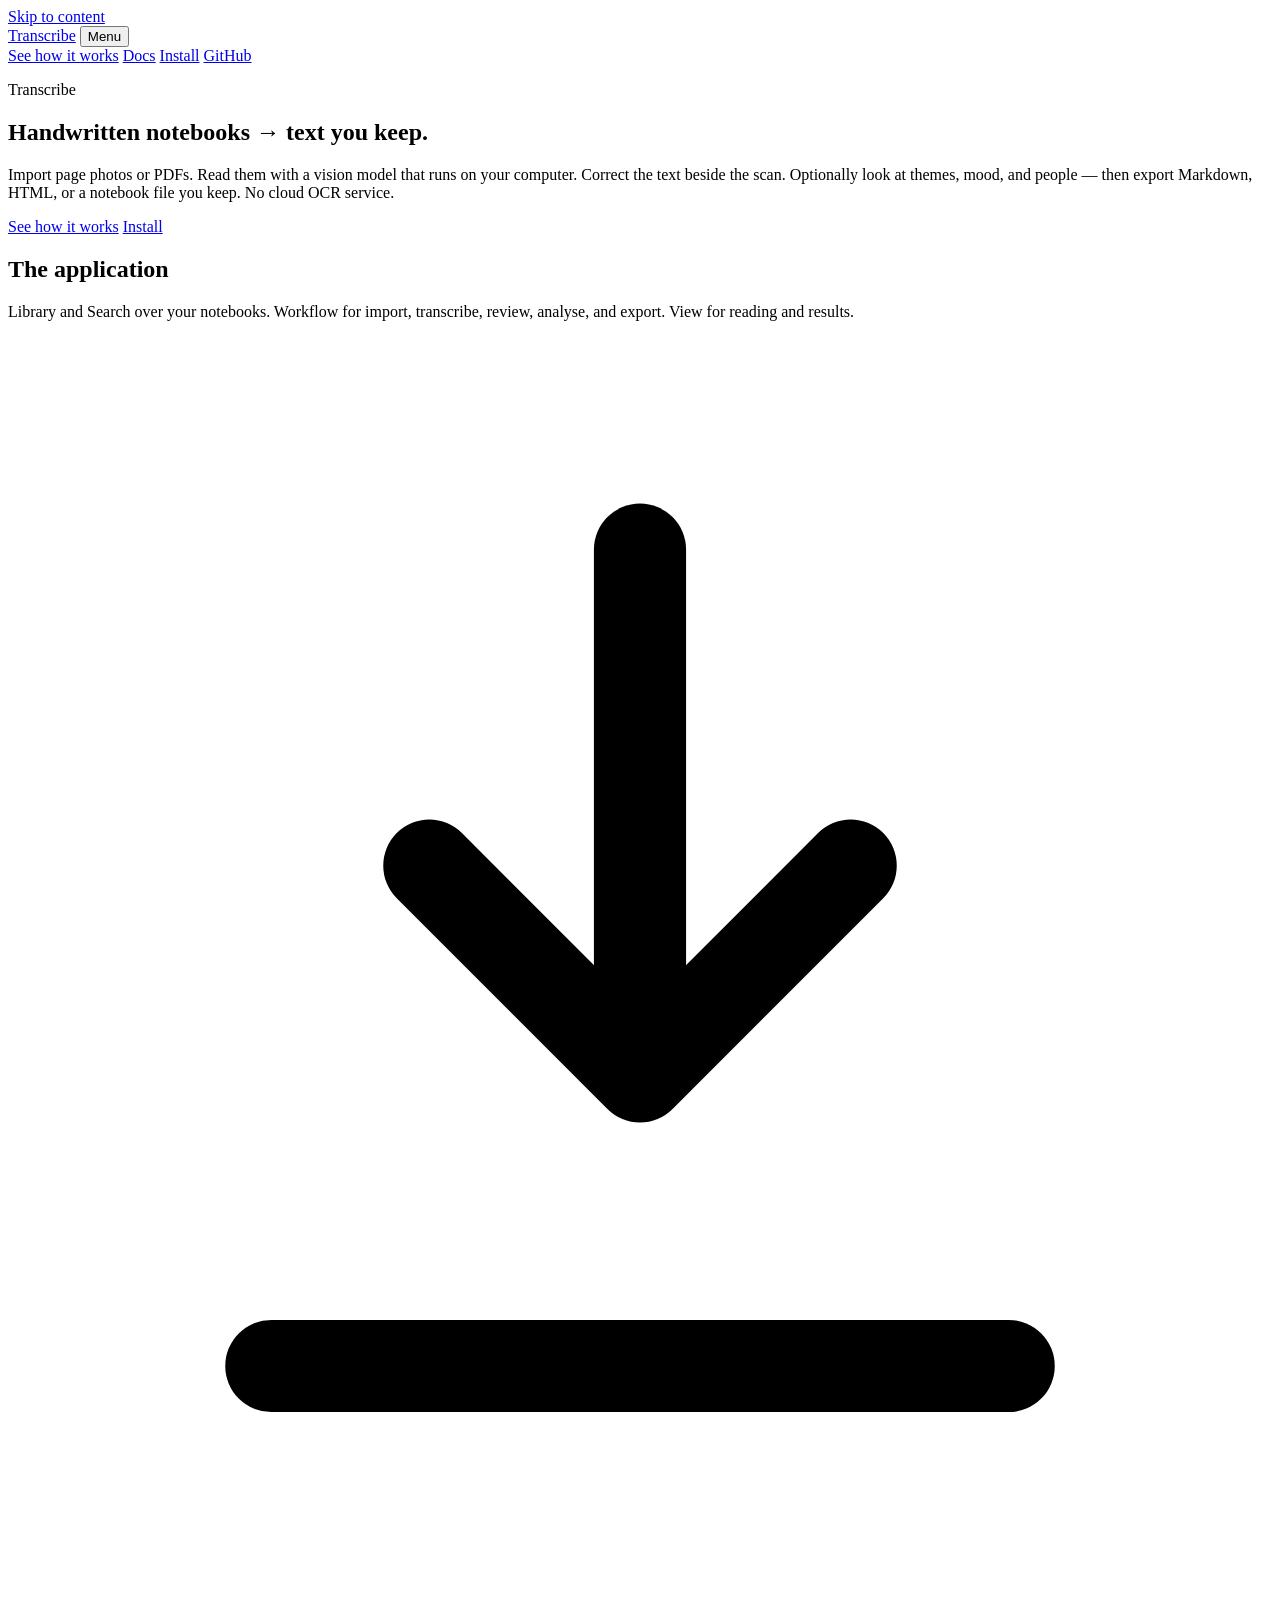
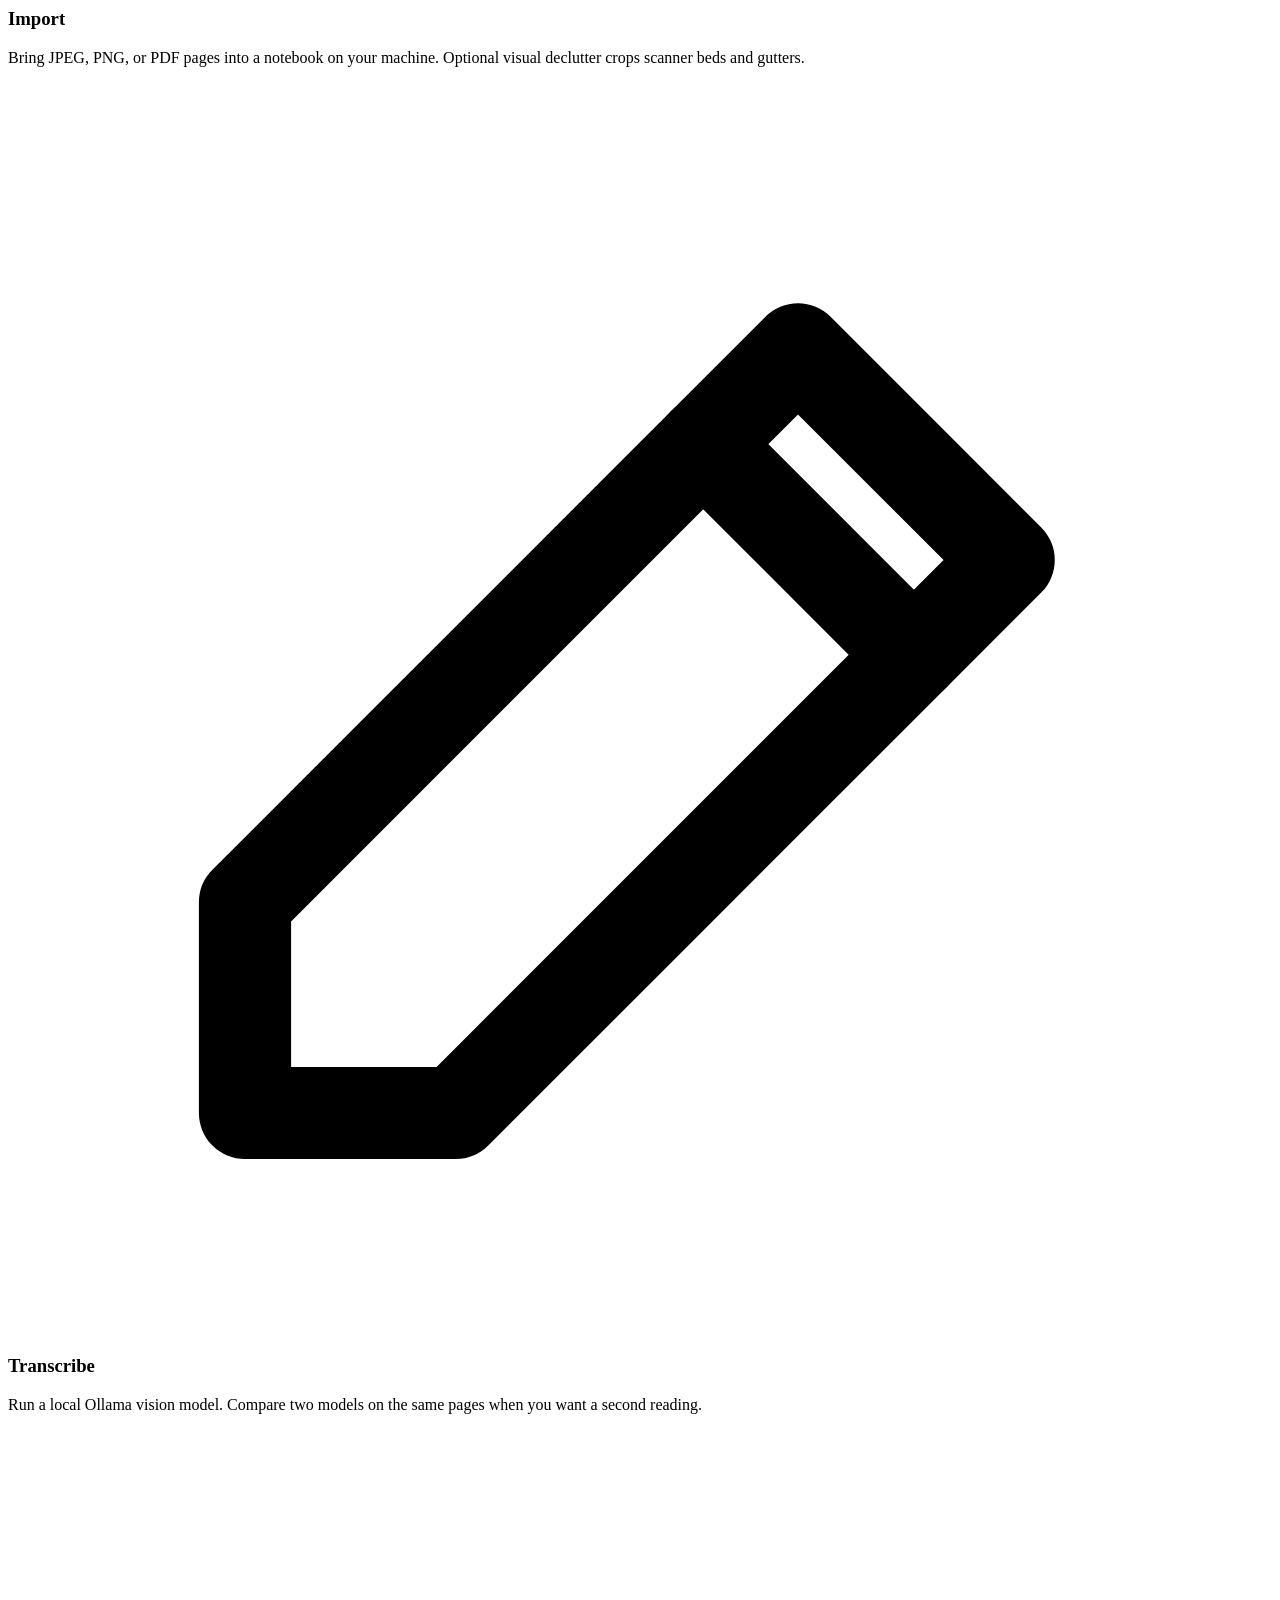
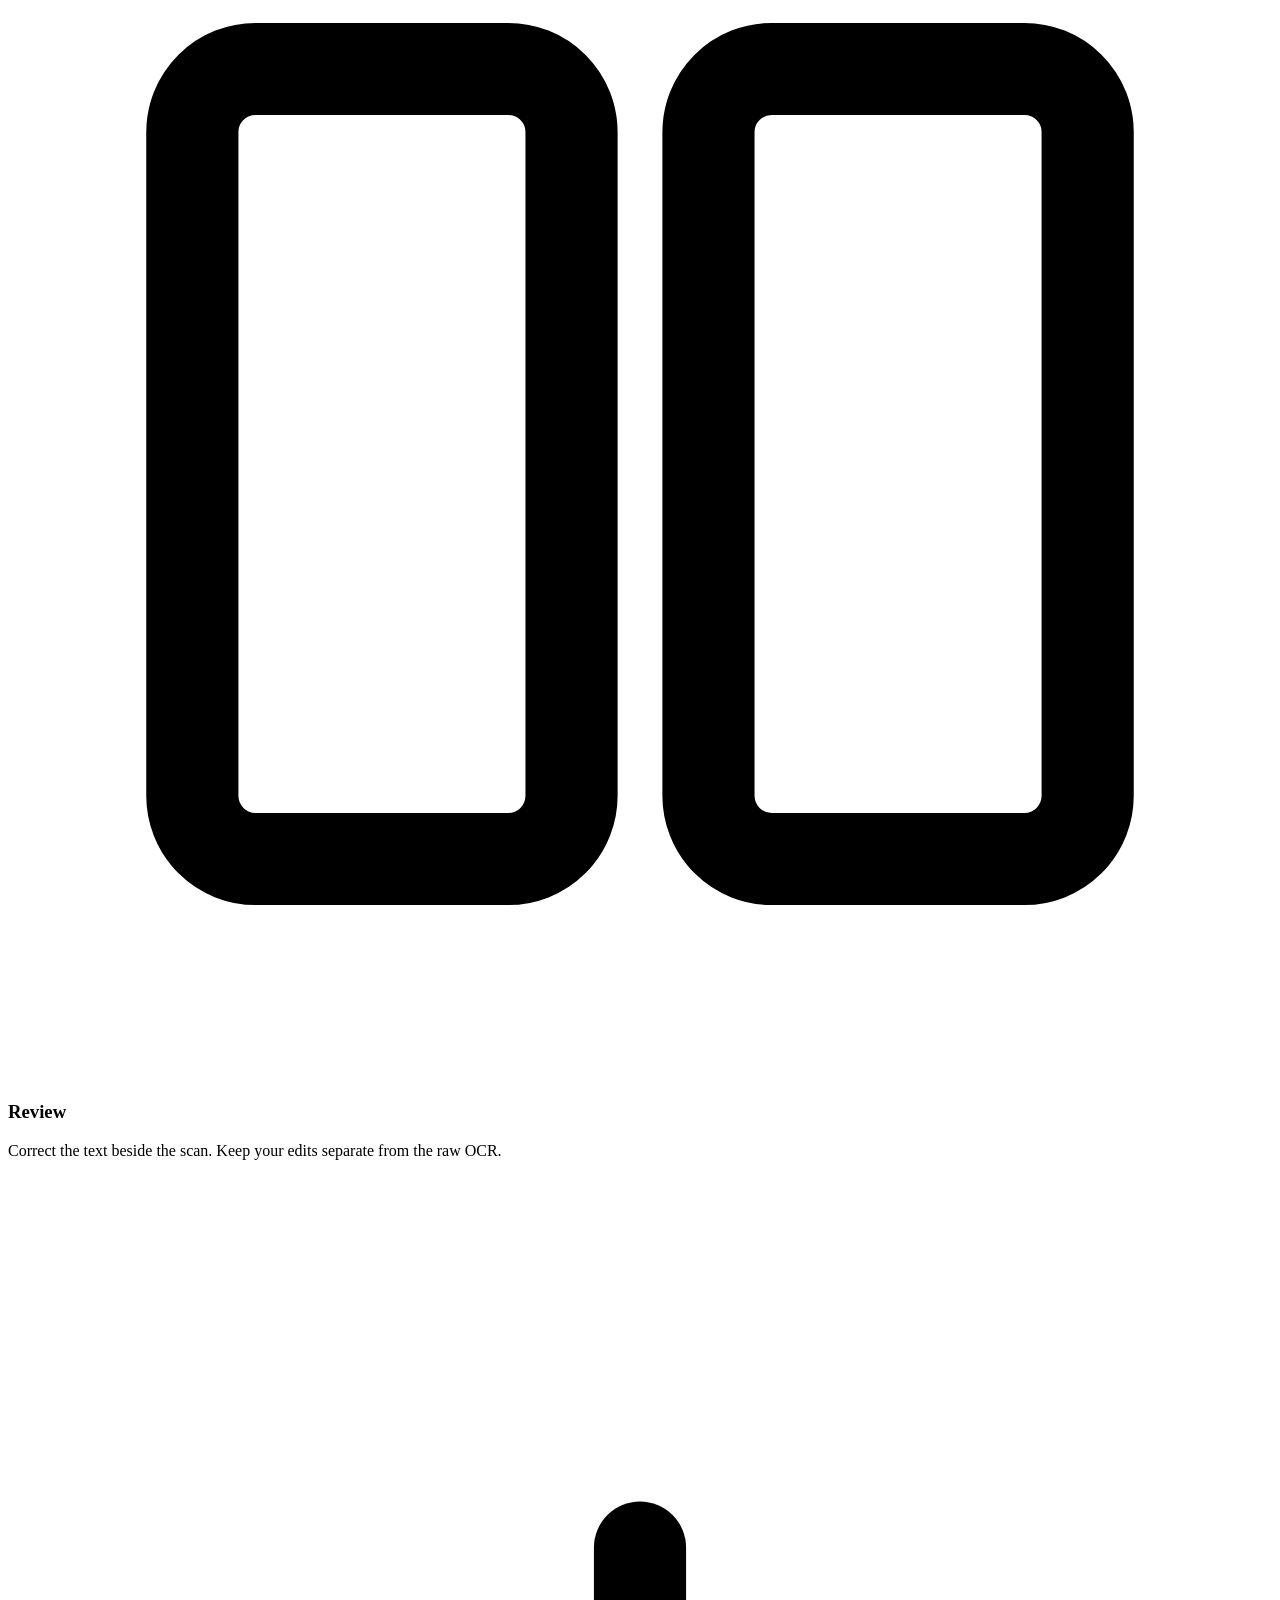
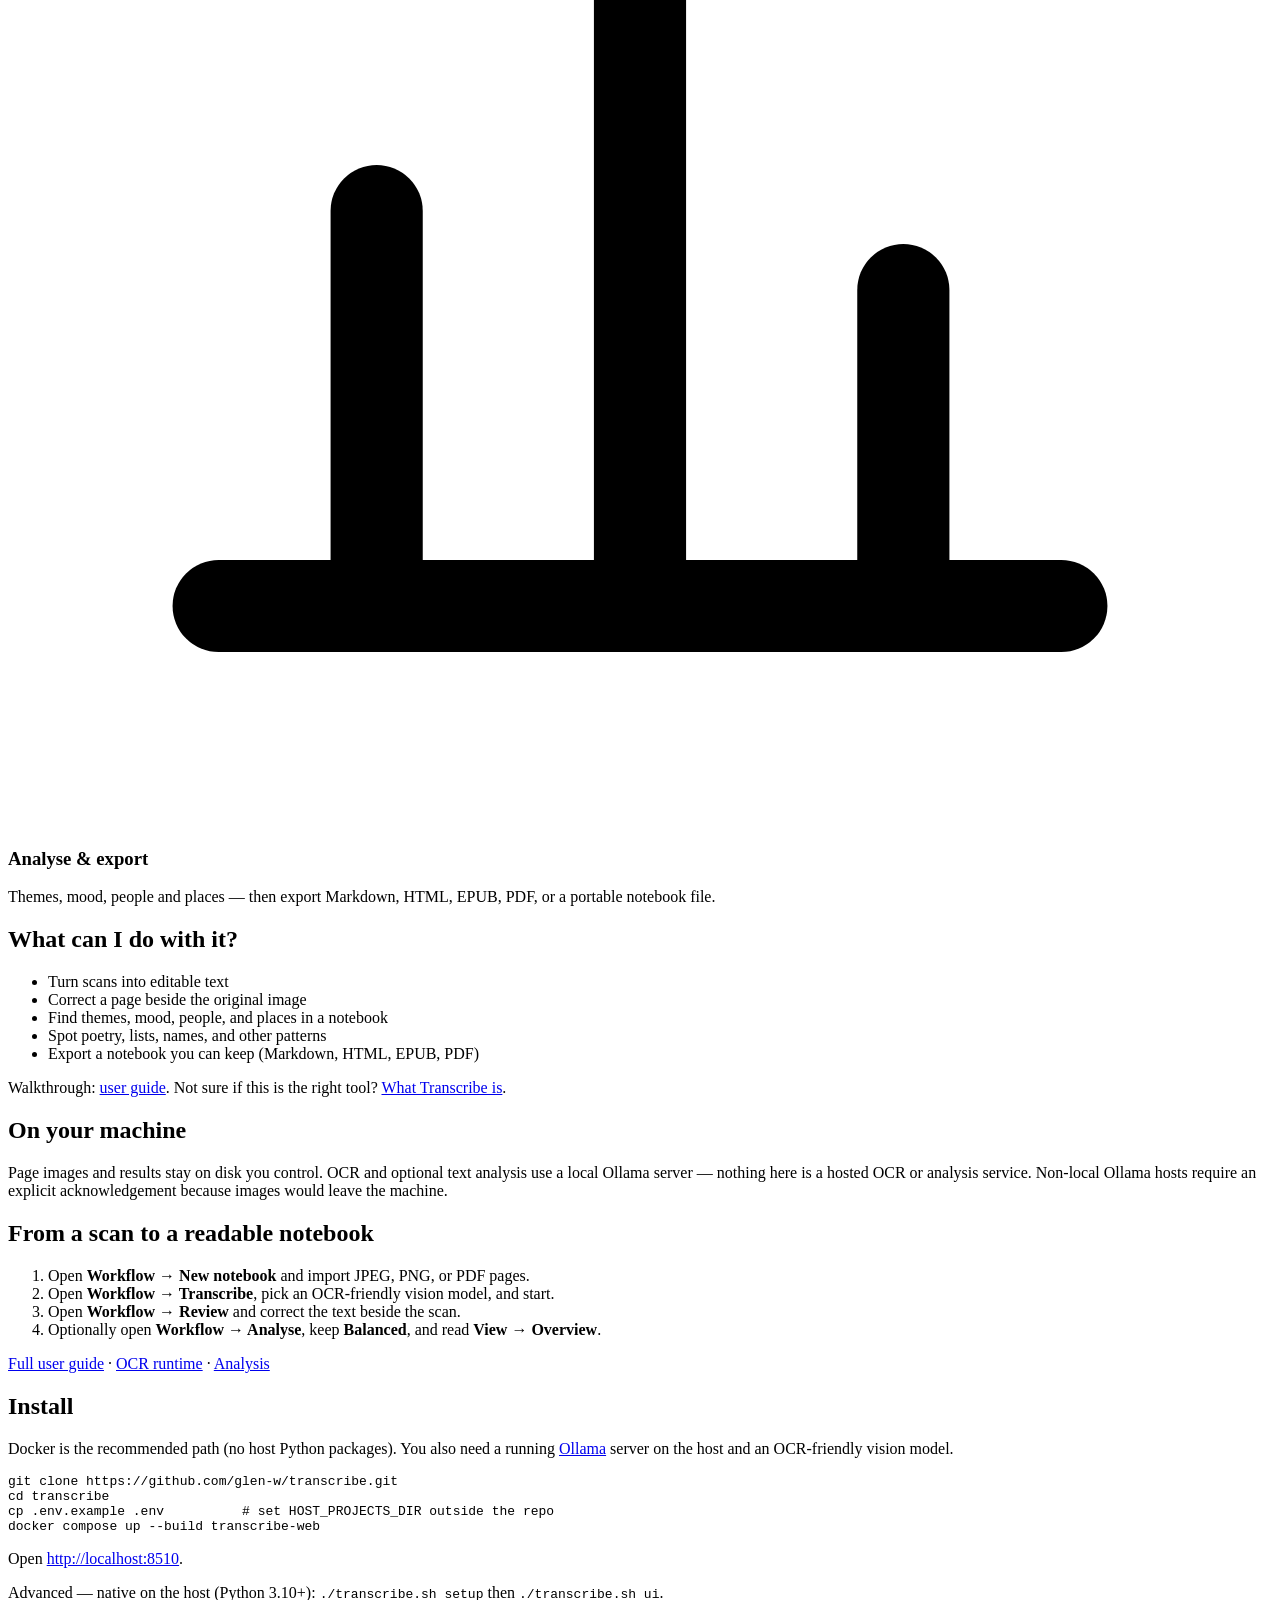
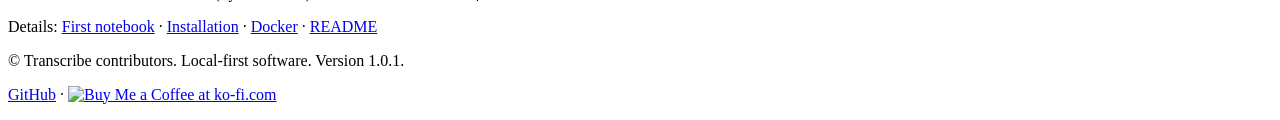
==== website/index.html @ 5e7576fa "Bump to 1.0.1 after decoupling waves and coverage expansion. Co-authored-by: Cursor <cursoragent@cur" ====
<!DOCTYPE html>
<html lang="en">
  <head>
    <meta charset="utf-8" />
    <meta name="viewport" content="width=device-width, initial-scale=1" />
    <title>Transcribe — handwritten notebooks, on your machine</title>
    <meta
      name="description"
      content="Transcribe is a local-first workbench for turning handwritten notebook pages into editable, portable text with local Ollama OCR, review, analysis, and export."
    />
    <link rel="preconnect" href="https://fonts.googleapis.com" />
    <link rel="preconnect" href="https://fonts.gstatic.com" crossorigin />
    <link
      href="https://fonts.googleapis.com/css2?family=Fraunces:opsz,wght@9..144,500;9..144,700&family=Source+Sans+3:wght@400;600&display=swap"
      rel="stylesheet"
    />
    <link rel="stylesheet" href="chrome/site_chrome.css" />
    <link rel="stylesheet" href="styles.css" />
      <script
      defer
      src="https://analytics.glenwright.earth/script.js"
      data-website-id="de7b40f2-d11b-45e2-b251-4a056d3e91b7"
    ></script>
  </head>
  <body>
    <a class="skip" href="#main">Skip to content</a>
    <header class="site-header tx-site-chrome">
      <div class="wrap header-inner">
        <a class="brand" href="./">Transcribe</a>
        <button
          class="nav-toggle"
          type="button"
          aria-expanded="false"
          aria-controls="site-nav"
          data-nav-toggle
        >
          Menu
        </button>
        <nav id="site-nav" class="site-nav" data-nav>
          <a href="#product">See how it works</a>
          <a href="./guide/">Docs</a>
          <a href="#install">Install</a>
          <a href="https://github.com/glen-w/transcribe">GitHub</a>
        </nav>
      </div>
    </header>

    <main id="main">
      <section class="hero">
        <div class="hero-atmosphere" aria-hidden="true"></div>
        <div class="wrap hero-copy">
          <p class="brand-mark">Transcribe</p>
          <h1>Handwritten notebooks → text you keep.</h1>
          <p class="lede">
            Import page photos or PDFs. Read them with a vision model that runs
            on your computer. Correct the text beside the scan. Optionally look
            at themes, mood, and people — then export Markdown, HTML, or a
            notebook file you keep. No cloud OCR service.
          </p>
          <div class="cta-row">
            <a class="btn primary" href="#product">See how it works</a>
            <a class="btn ghost" href="#install">Install</a>
          </div>
        </div>
      </section>

      <section class="section" id="product">
        <div class="wrap">
          <h2>The application</h2>
          <p class="section-lead">
            Library and Search over your notebooks. Workflow for import,
            transcribe, review, analyse, and export. View for reading and
            results.
          </p>
          <div class="feature-grid">
            <div class="feature">
              <h3>
                <span class="mark" aria-hidden="true">
                  <svg viewBox="0 0 24 24" fill="none" stroke="currentColor" stroke-width="1.75" stroke-linecap="round" stroke-linejoin="round">
                    <path d="M12 4v9" />
                    <path d="m8 10 4 4 4-4" />
                    <path d="M5 19.5h14" />
                  </svg>
                </span>
                Import
              </h3>
              <p>
                Bring JPEG, PNG, or PDF pages into a notebook on your machine.
                Optional visual declutter crops scanner beds and gutters.
              </p>
            </div>
            <div class="feature">
              <h3>
                <span class="mark" aria-hidden="true">
                  <svg viewBox="0 0 24 24" fill="none" stroke="currentColor" stroke-width="1.75" stroke-linecap="round" stroke-linejoin="round">
                    <path d="M4.5 19.5h4L19 9l-4-4L4.5 15.5z" />
                    <path d="m13.2 6.8 4 4" />
                  </svg>
                </span>
                Transcribe
              </h3>
              <p>
                Run a local Ollama vision model. Compare two models on the same
                pages when you want a second reading.
              </p>
            </div>
            <div class="feature">
              <h3>
                <span class="mark" aria-hidden="true">
                  <svg viewBox="0 0 24 24" fill="none" stroke="currentColor" stroke-width="1.75" stroke-linecap="round" stroke-linejoin="round">
                    <rect x="3.5" y="4.5" width="7.2" height="15" rx="1.2" />
                    <rect x="13.3" y="4.5" width="7.2" height="15" rx="1.2" />
                  </svg>
                </span>
                Review
              </h3>
              <p>
                Correct the text beside the scan. Keep your edits separate from
                the raw OCR.
              </p>
            </div>
            <div class="feature">
              <h3>
                <span class="mark" aria-hidden="true">
                  <svg viewBox="0 0 24 24" fill="none" stroke="currentColor" stroke-width="1.75" stroke-linecap="round" stroke-linejoin="round">
                    <path d="M4 19.5h16" />
                    <path d="M7 19.5V12" />
                    <path d="M12 19.5V7" />
                    <path d="M17 19.5v-6" />
                  </svg>
                </span>
                Analyse &amp; export
              </h3>
              <p>
                Themes, mood, people and places — then export Markdown, HTML,
                EPUB, PDF, or a portable notebook file.
              </p>
            </div>
          </div>
        </div>
      </section>

      <section class="section muted" id="what">
        <div class="wrap narrow">
          <h2>What can I do with it?</h2>
          <ul class="outcomes">
            <li>Turn scans into editable text</li>
            <li>Correct a page beside the original image</li>
            <li>Find themes, mood, people, and places in a notebook</li>
            <li>Spot poetry, lists, names, and other patterns</li>
            <li>Export a notebook you can keep (Markdown, HTML, EPUB, PDF)</li>
          </ul>
          <p>
            Walkthrough:
            <a href="./guide/user_guide.html">user guide</a>.
            Not sure if this is the right tool?
            <a href="./guide/PRODUCT.html">What Transcribe is</a>.
          </p>
        </div>
      </section>

      <section class="section" id="privacy">
        <div class="wrap narrow">
          <h2>On your machine</h2>
          <p>
            Page images and results stay on disk you control. OCR and optional
            text analysis use a local Ollama server — nothing here is a hosted
            OCR or analysis service. Non-local Ollama hosts require an explicit
            acknowledgement because images would leave the machine.
          </p>
        </div>
      </section>

      <section class="section muted" id="how">
        <div class="wrap narrow">
          <h2>From a scan to a readable notebook</h2>
          <ol class="steps">
            <li>
              Open <strong>Workflow → New notebook</strong> and import JPEG,
              PNG, or PDF pages.
            </li>
            <li>
              Open <strong>Workflow → Transcribe</strong>, pick an OCR-friendly
              vision model, and start.
            </li>
            <li>
              Open <strong>Workflow → Review</strong> and correct the text
              beside the scan.
            </li>
            <li>
              Optionally open <strong>Workflow → Analyse</strong>, keep
              <strong>Balanced</strong>, and read <strong>View → Overview</strong>.
            </li>
          </ol>
          <p>
            <a href="./guide/user_guide.html">Full user guide</a>
            ·
            <a href="./guide/runtime/ocr.html">OCR runtime</a>
            ·
            <a href="./guide/runtime/analysis.html">Analysis</a>
          </p>
        </div>
      </section>

      <section class="section" id="install">
        <div class="wrap narrow">
          <h2>Install</h2>
          <p>
            Docker is the recommended path (no host Python packages). You also
            need a running
            <a href="https://ollama.com">Ollama</a> server on the host and an
            OCR-friendly vision model.
          </p>
          <pre class="code"><code>git clone https://github.com/glen-w/transcribe.git
cd transcribe
cp .env.example .env          # set HOST_PROJECTS_DIR outside the repo
docker compose up --build transcribe-web</code></pre>
          <p>
            Open <a href="http://localhost:8510">http://localhost:8510</a>.
          </p>
          <p>
            Advanced — native on the host (Python 3.10+):
            <code>./transcribe.sh setup</code> then
            <code>./transcribe.sh ui</code>.
          </p>
          <p class="fine">
            Details:
            <a href="./guide/runtime/first_notebook.html">First notebook</a>
            ·
            <a href="./guide/runtime/installation.html">Installation</a>
            ·
            <a href="./guide/runtime/docker.html">Docker</a>
            ·
            <a href="https://github.com/glen-w/transcribe/blob/main/README.md"
              >README</a
            >
          </p>
        </div>
      </section>
    </main>

    <footer class="site-footer">
      <div class="wrap footer-inner">
        <p>© Transcribe contributors. Local-first software. Version 1.0.1.</p>
        <p>
          <a href="https://github.com/glen-w/transcribe">GitHub</a>
          ·
          <a
            href="https://ko-fi.com/C0C1XK8G"
            target="_blank"
            rel="noopener noreferrer"
            ><img
              height="36"
              style="border: 0; height: 36px"
              src="https://storage.ko-fi.com/cdn/kofi6.png?v=6"
              alt="Buy Me a Coffee at ko-fi.com"
          /></a>
        </p>
      </div>
    </footer>
    <script src="chrome/site_nav.js" defer></script>
  </body>
</html>
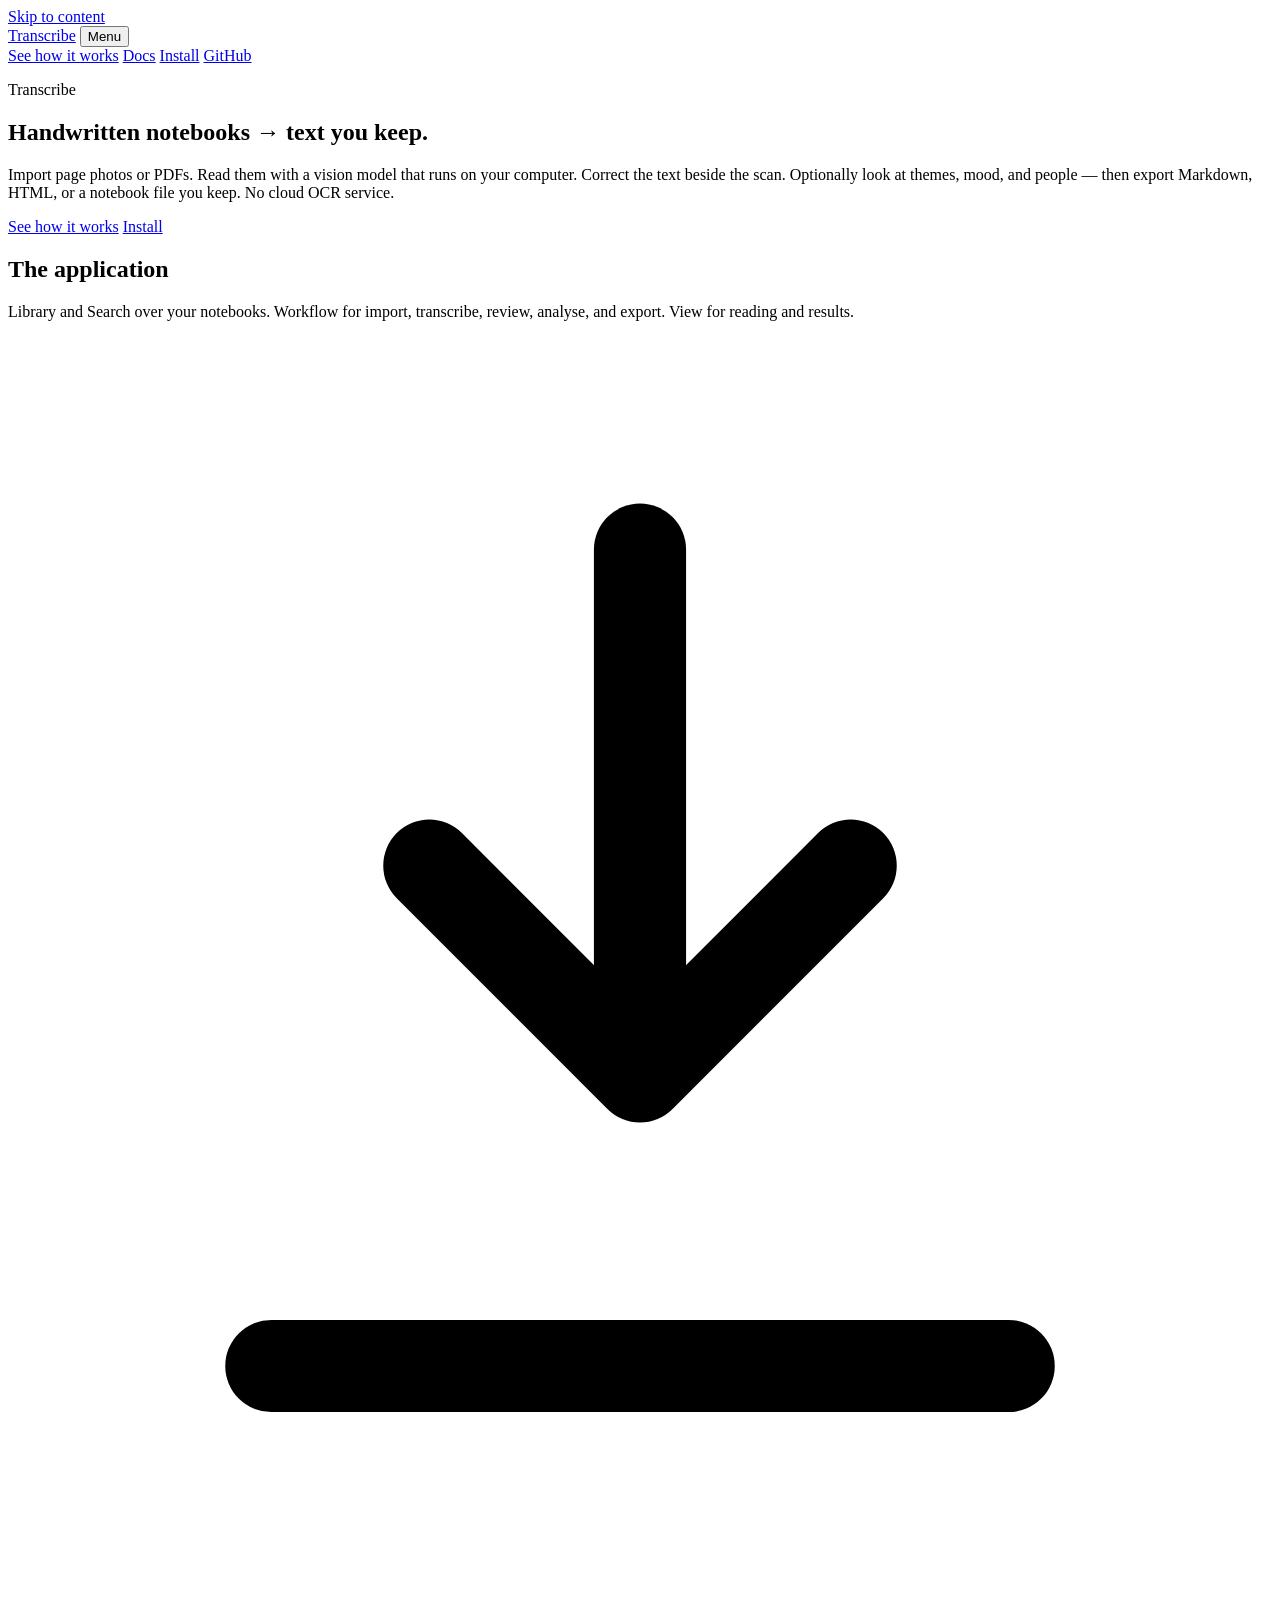
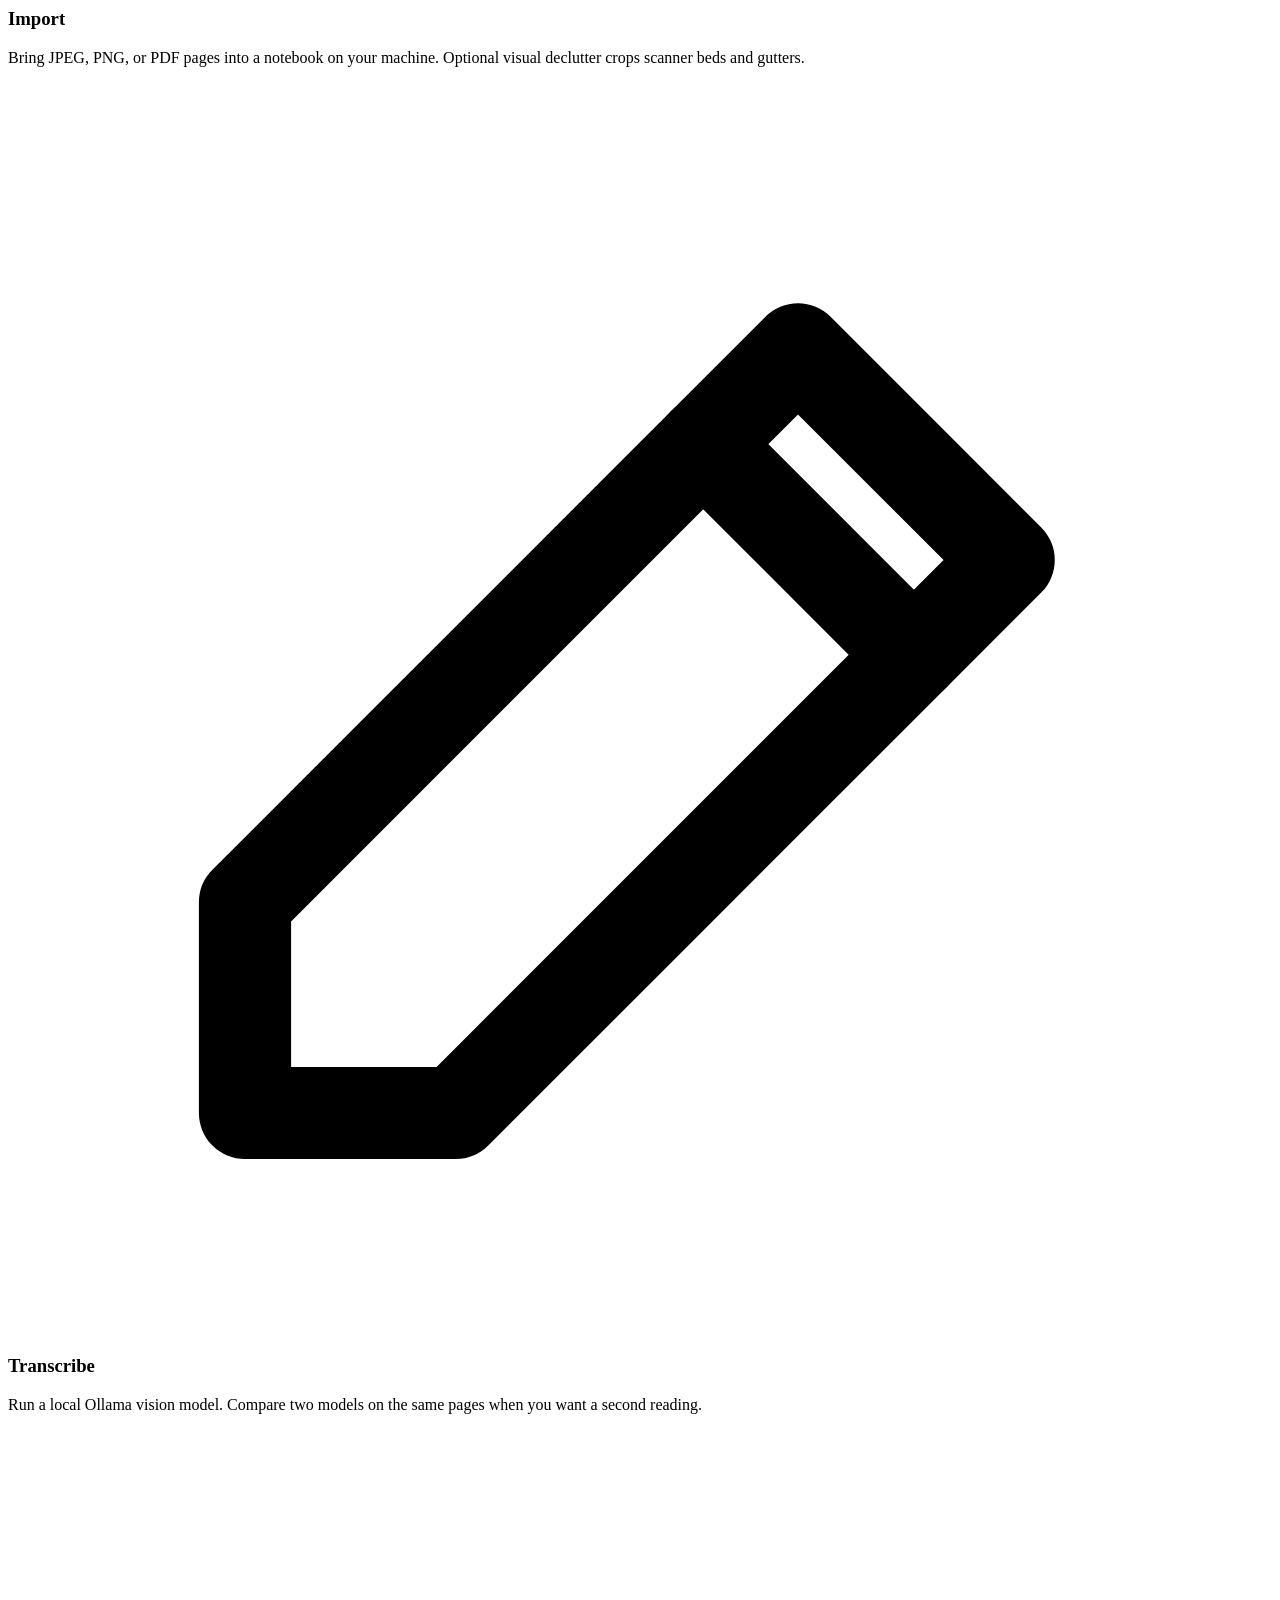
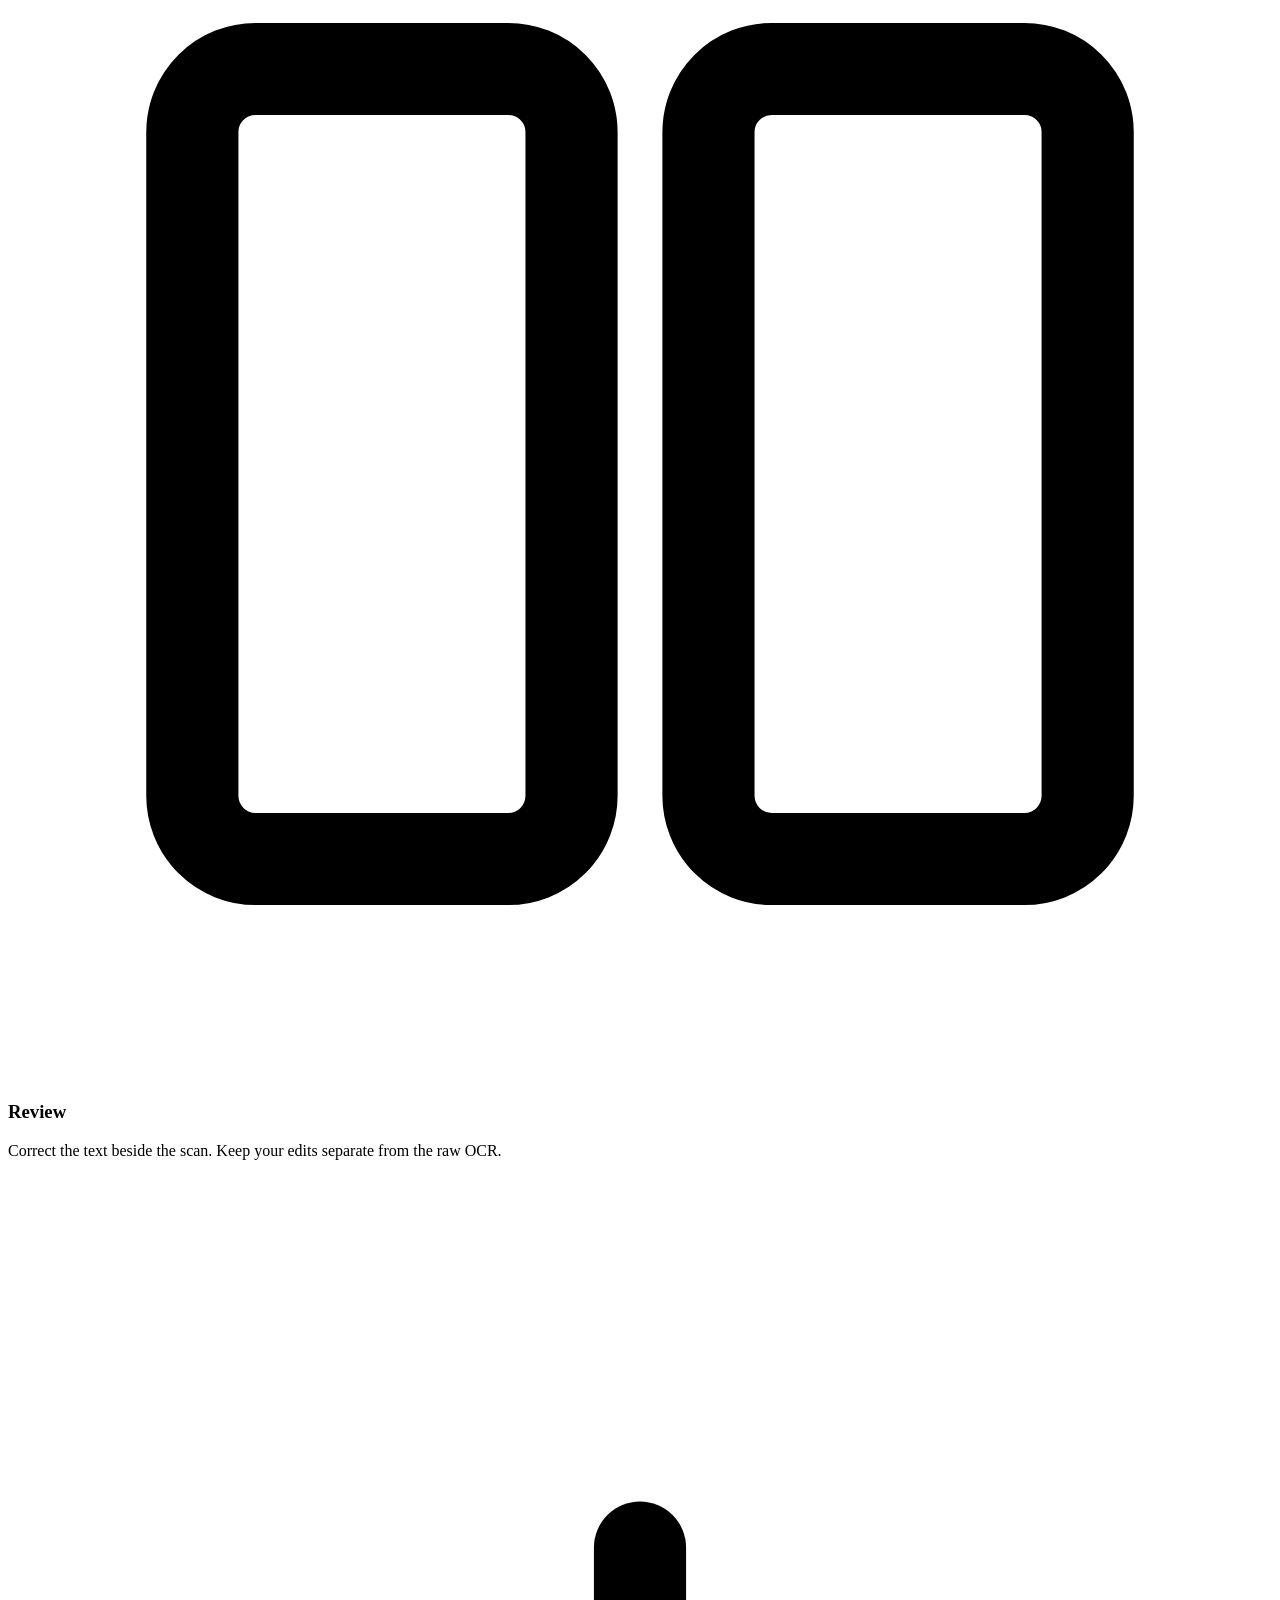
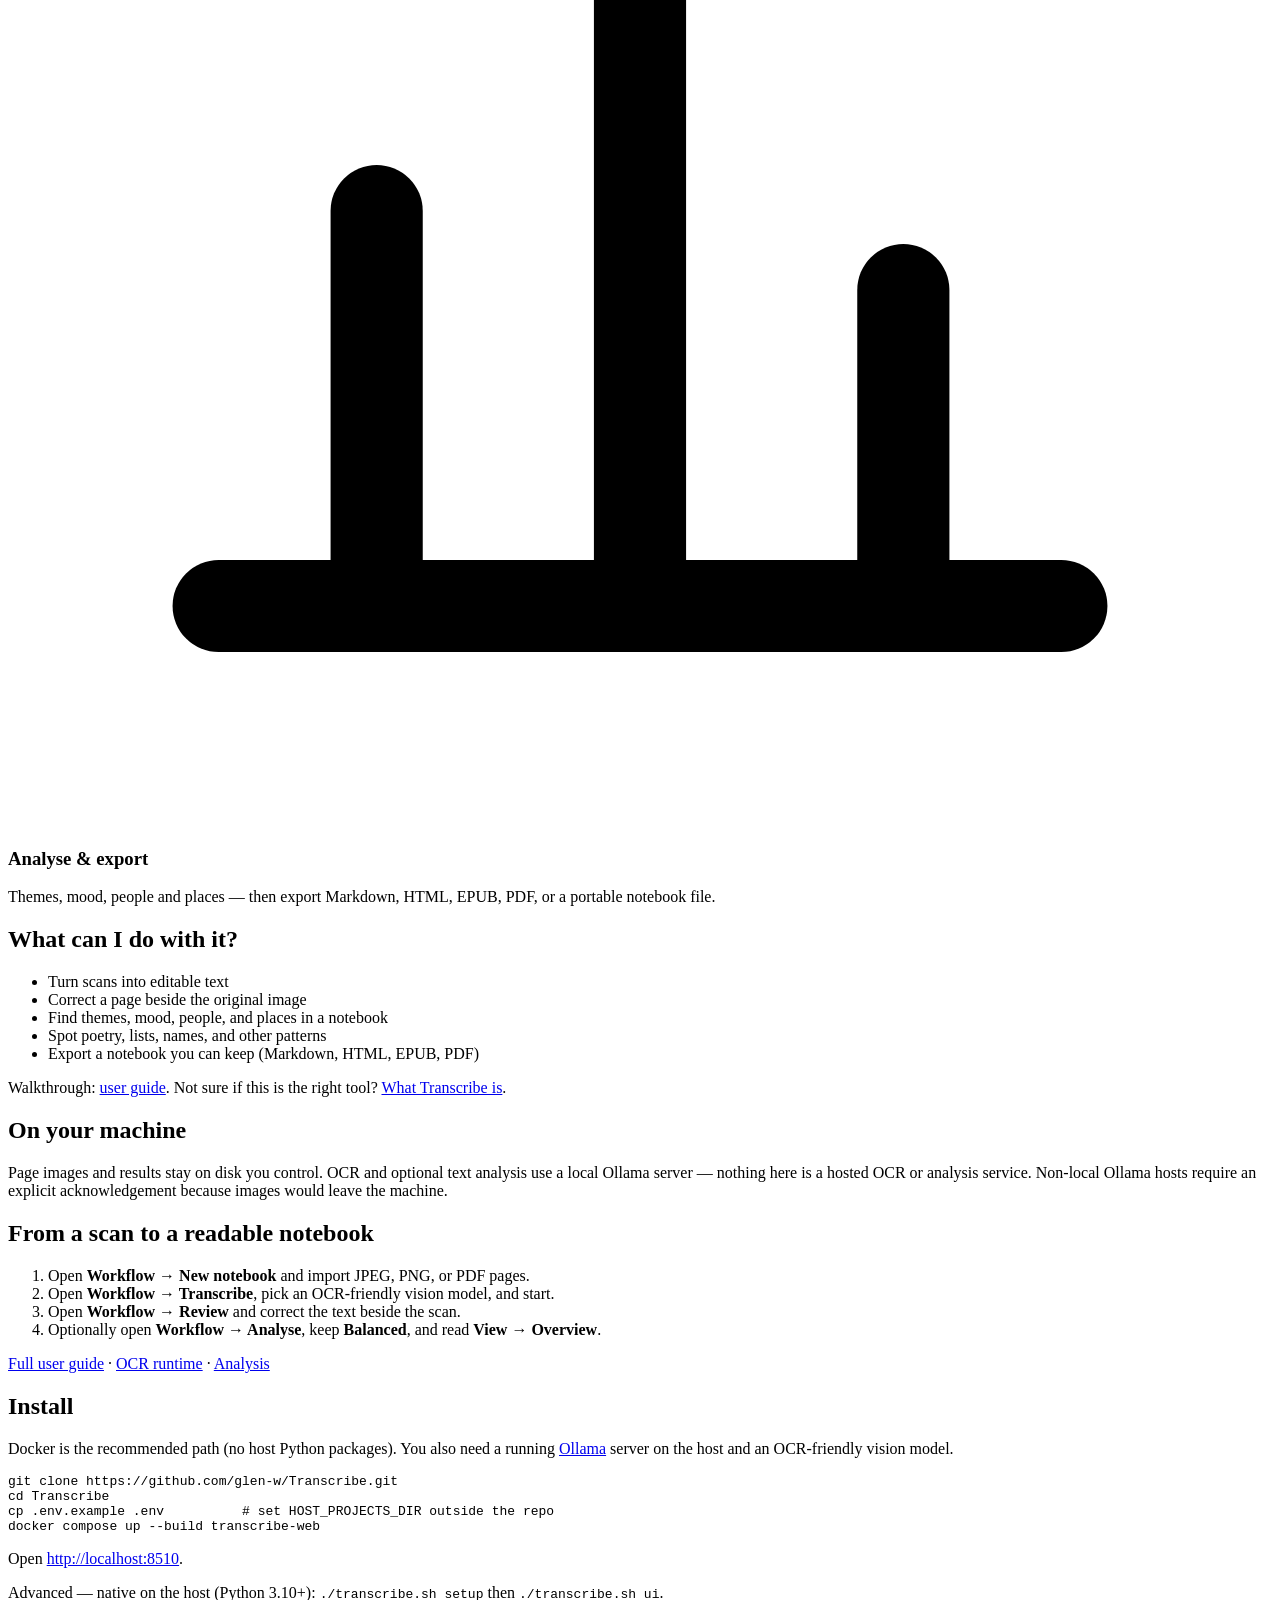
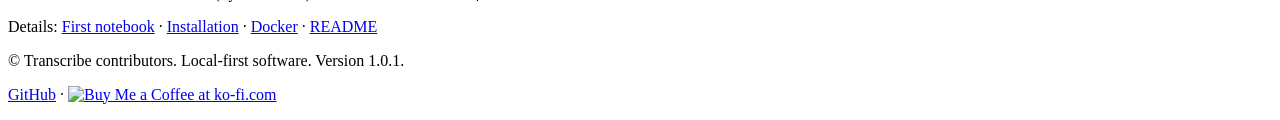
==== commit 1e1b0a2c: "Point the roadmap at 1.1 deepen-in-place and close stale 0.9/1.0 backlog ranks. The 0.9.0 cut, 1.0 f" ====
--- a/website/index.html
+++ b/website/index.html
@@ -40,7 +40,7 @@
           <a href="#product">See how it works</a>
           <a href="./guide/">Docs</a>
           <a href="#install">Install</a>
-          <a href="https://github.com/glen-w/transcribe">GitHub</a>
+          <a href="https://github.com/glen-w/Transcribe">GitHub</a>
         </nav>
       </div>
     </header>
@@ -211,8 +211,8 @@
             <a href="https://ollama.com">Ollama</a> server on the host and an
             OCR-friendly vision model.
           </p>
-          <pre class="code"><code>git clone https://github.com/glen-w/transcribe.git
-cd transcribe
+          <pre class="code"><code>git clone https://github.com/glen-w/Transcribe.git
+cd Transcribe
 cp .env.example .env          # set HOST_PROJECTS_DIR outside the repo
 docker compose up --build transcribe-web</code></pre>
           <p>
@@ -231,7 +231,7 @@
             ·
             <a href="./guide/runtime/docker.html">Docker</a>
             ·
-            <a href="https://github.com/glen-w/transcribe/blob/main/README.md"
+            <a href="https://github.com/glen-w/Transcribe/blob/main/README.md"
               >README</a
             >
           </p>
@@ -243,7 +243,7 @@
       <div class="wrap footer-inner">
         <p>© Transcribe contributors. Local-first software. Version 1.0.1.</p>
         <p>
-          <a href="https://github.com/glen-w/transcribe">GitHub</a>
+          <a href="https://github.com/glen-w/Transcribe">GitHub</a>
           ·
           <a
             href="https://ko-fi.com/C0C1XK8G"
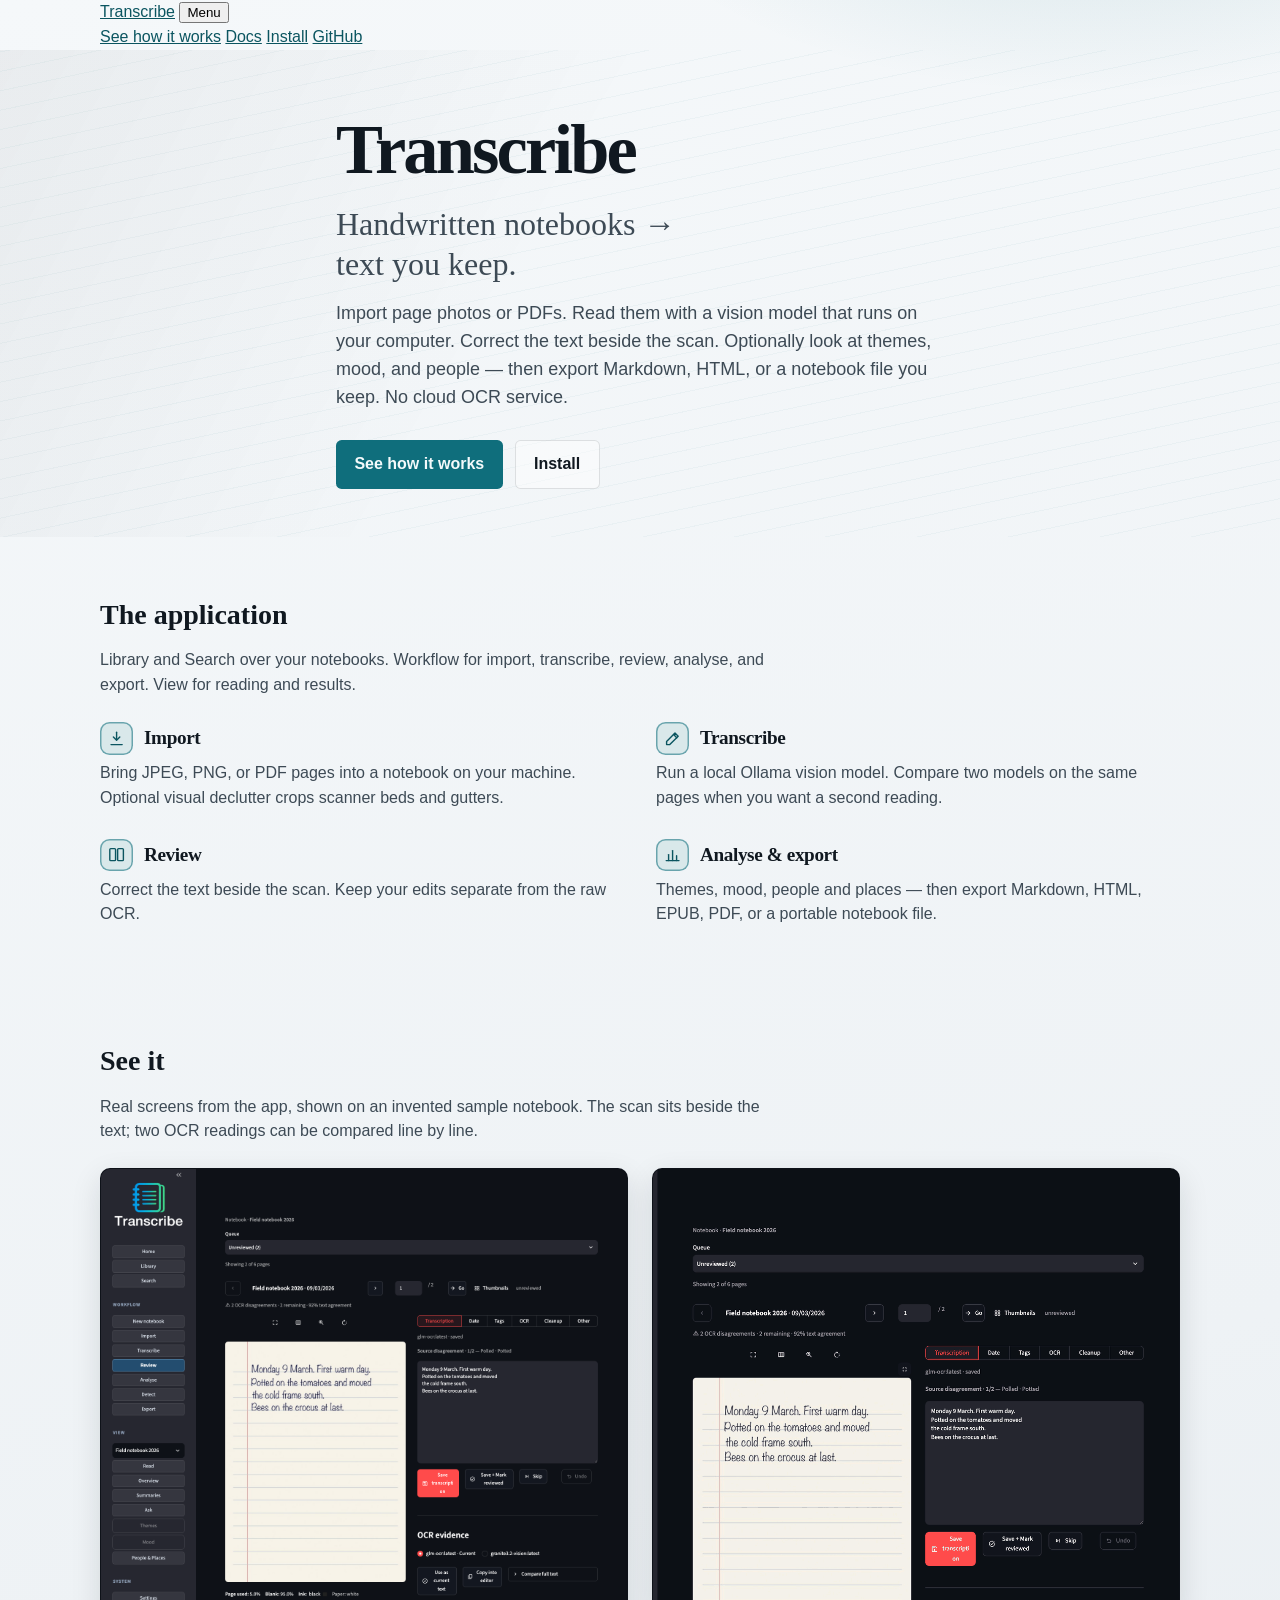
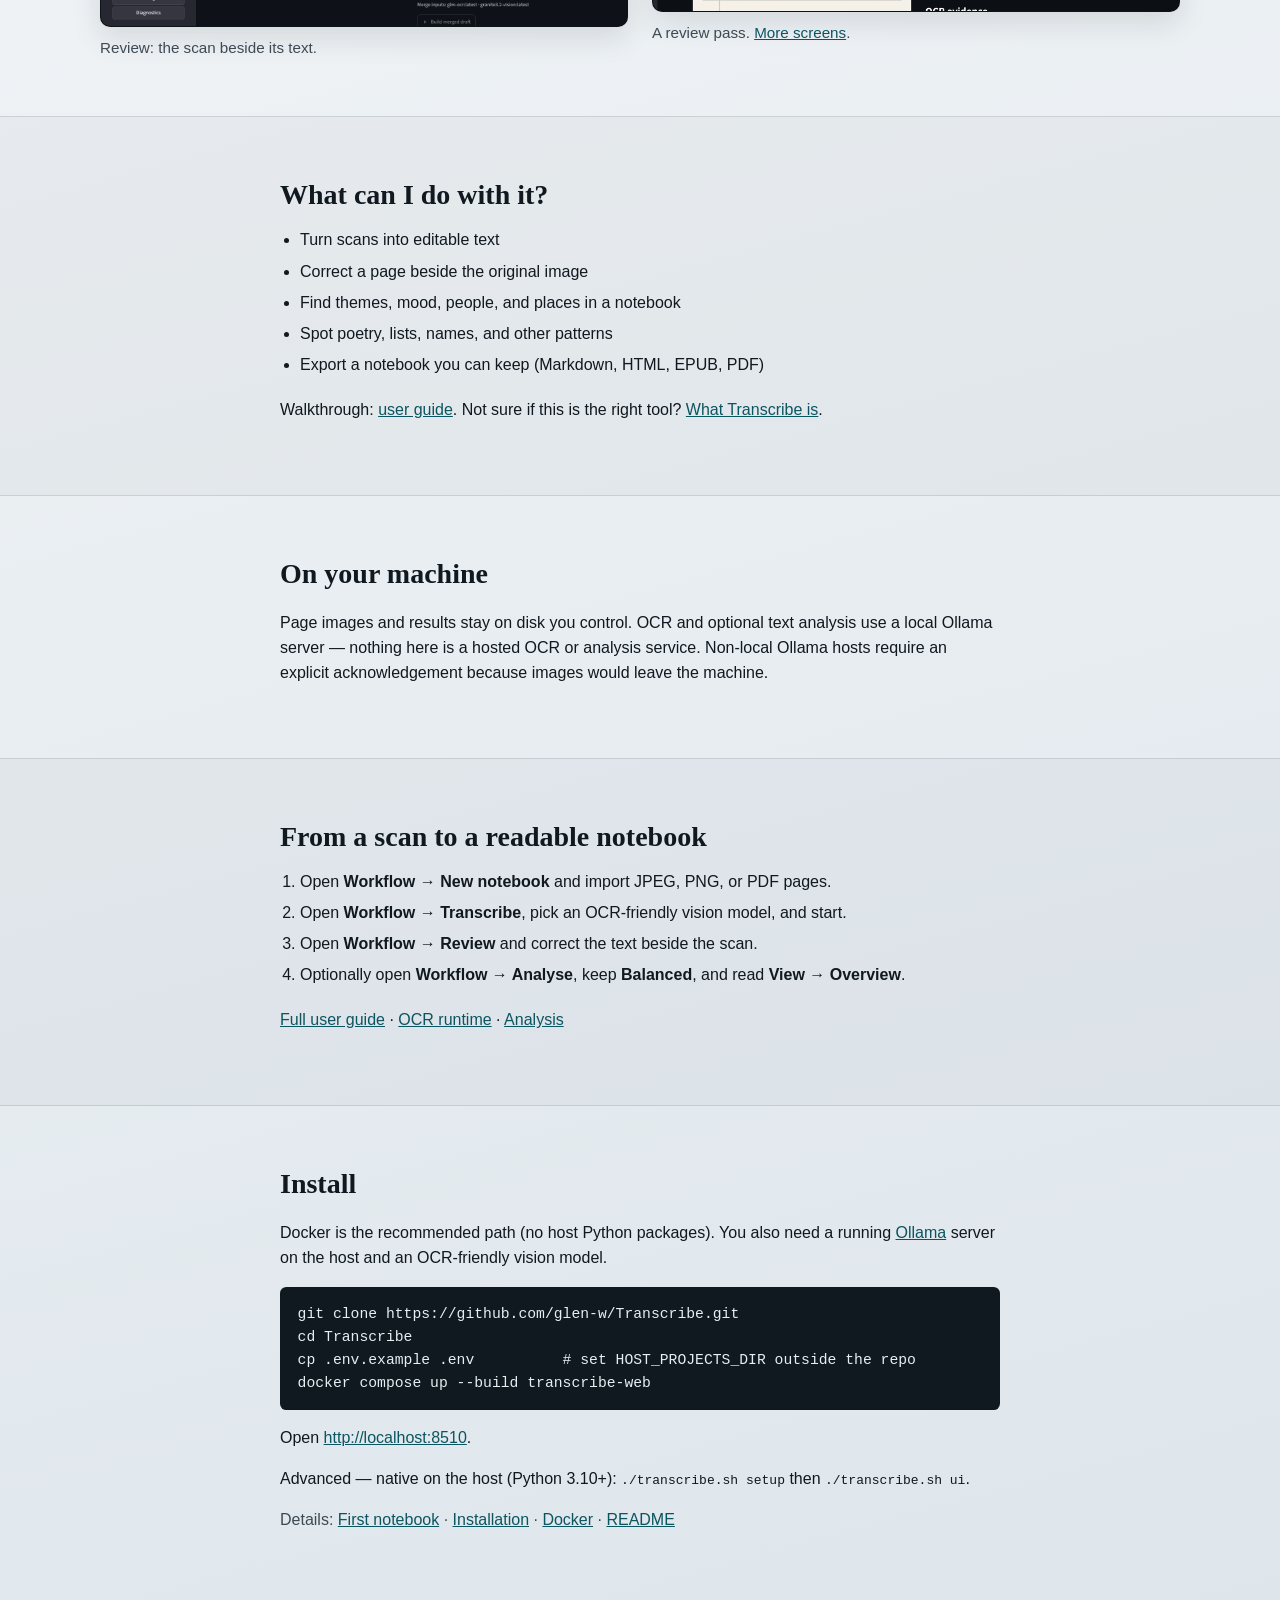
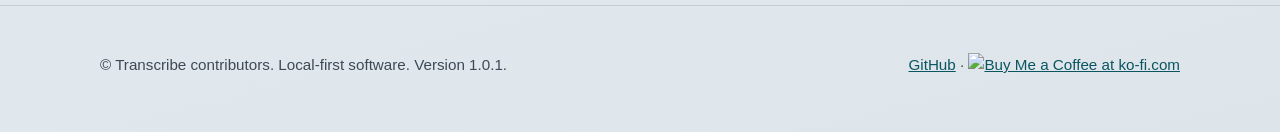
==== commit 8d8ddcf9: "Docs: workflow tour with screenshots and GIFs; refresh for 1.1 waves - Add docs/workflows.md plus 20" ====
--- a/website/index.html
+++ b/website/index.html
@@ -140,6 +140,41 @@
         </div>
       </section>
 
+      <section class="section" id="see-it">
+        <div class="wrap">
+          <h2>See it</h2>
+          <p class="section-lead">
+            Real screens from the app, shown on an invented sample notebook.
+            The scan sits beside the text; two OCR readings can be compared
+            line by line.
+          </p>
+          <div class="shots">
+            <figure>
+              <img
+                src="images/review-transcription.png"
+                width="1440"
+                height="1250"
+                loading="lazy"
+                alt="Review: a scanned diary page beside its transcription, with OCR evidence below"
+              />
+              <figcaption>Review: the scan beside its text.</figcaption>
+            </figure>
+            <figure>
+              <img
+                src="images/workflow-review.gif"
+                width="1040"
+                height="873"
+                loading="lazy"
+                alt="A review pass: compare OCR readings, check date and tags, then save and mark reviewed"
+              />
+              <figcaption>
+                A review pass. <a href="./guide/workflows.html">More screens</a>.
+              </figcaption>
+            </figure>
+          </div>
+        </div>
+      </section>
+
       <section class="section muted" id="what">
         <div class="wrap narrow">
           <h2>What can I do with it?</h2>
--- a/website/styles.css
+++ b/website/styles.css
@@ -0,0 +1,323 @@
+:root {
+  --ink: #101820;
+  --ink-soft: #3d4a55;
+  --paper: #eef2f5;
+  --paper-deep: #dde5eb;
+  --sea: #0f6e7c;
+  --sea-deep: #0b5560;
+  --line: rgba(16, 24, 32, 0.12);
+  --font-display: "Fraunces", Georgia, "Times New Roman", serif;
+  --font-body: "Source Sans 3", "Segoe UI", sans-serif;
+}
+
+*,
+*::before,
+*::after {
+  box-sizing: border-box;
+}
+
+html {
+  scroll-behavior: smooth;
+}
+
+body {
+  margin: 0;
+  font-family: var(--font-body);
+  color: var(--ink);
+  background:
+    radial-gradient(1000px 520px at 85% -5%, rgba(15, 110, 124, 0.16), transparent 50%),
+    linear-gradient(165deg, #f5f8fa 0%, var(--paper) 45%, var(--paper-deep) 100%);
+  line-height: 1.55;
+  min-height: 100vh;
+}
+
+a {
+  color: var(--sea-deep);
+}
+
+.skip {
+  position: absolute;
+  left: -999px;
+  top: 0;
+  background: var(--ink);
+  color: #fff;
+  padding: 0.5rem 0.75rem;
+  z-index: 20;
+}
+
+.skip:focus {
+  left: 0.5rem;
+  top: 0.5rem;
+}
+
+/* Header / nav chrome: website/chrome/site_chrome.css */
+
+.wrap {
+  width: min(1080px, calc(100% - 2.5rem));
+  margin-inline: auto;
+}
+
+.wrap.narrow {
+  width: min(720px, calc(100% - 2.5rem));
+}
+
+.hero {
+  position: relative;
+  min-height: auto;
+  display: grid;
+  align-items: center;
+  overflow: hidden;
+  padding: 4rem 0 3rem;
+}
+
+.hero-atmosphere {
+  position: absolute;
+  inset: 0;
+  background:
+    linear-gradient(120deg, rgba(16, 24, 32, 0.05), transparent 42%),
+    repeating-linear-gradient(
+      -12deg,
+      transparent,
+      transparent 18px,
+      rgba(15, 110, 124, 0.04) 18px,
+      rgba(15, 110, 124, 0.04) 19px
+    );
+  animation: drift 18s ease-in-out infinite alternate;
+  pointer-events: none;
+}
+
+@keyframes drift {
+  from {
+    transform: translate3d(0, 0, 0) scale(1);
+  }
+  to {
+    transform: translate3d(-1.5%, 1%, 0) scale(1.03);
+  }
+}
+
+.hero-copy {
+  position: relative;
+  max-width: 38rem;
+  animation: rise 0.9s ease-out both;
+}
+
+@keyframes rise {
+  from {
+    opacity: 0;
+    transform: translateY(14px);
+  }
+  to {
+    opacity: 1;
+    transform: translateY(0);
+  }
+}
+
+.brand-mark {
+  font-family: var(--font-display);
+  font-size: clamp(2.6rem, 7vw, 4.4rem);
+  font-weight: 700;
+  letter-spacing: -0.04em;
+  line-height: 1;
+  margin: 0 0 1.25rem;
+  color: var(--ink);
+}
+
+.hero h1 {
+  font-family: var(--font-display);
+  font-weight: 500;
+  font-size: clamp(1.45rem, 3.2vw, 2rem);
+  line-height: 1.25;
+  margin: 0 0 1rem;
+  color: var(--ink-soft);
+  max-width: 22ch;
+}
+
+.lede {
+  margin: 0 0 1.75rem;
+  font-size: 1.125rem;
+  color: var(--ink-soft);
+}
+
+.cta-row {
+  display: flex;
+  flex-wrap: wrap;
+  gap: 0.75rem;
+}
+
+.btn {
+  display: inline-flex;
+  align-items: center;
+  justify-content: center;
+  text-decoration: none;
+  font-weight: 600;
+  padding: 0.7rem 1.15rem;
+  border-radius: 0.35rem;
+  transition: transform 0.2s ease, background 0.2s ease;
+}
+
+.btn:hover,
+.btn:focus-visible {
+  transform: translateY(-1px);
+}
+
+.btn.primary {
+  background: var(--sea);
+  color: #f4fafb;
+}
+
+.btn.primary:hover,
+.btn.primary:focus-visible {
+  background: var(--sea-deep);
+}
+
+.btn.ghost {
+  border: 1px solid var(--line);
+  color: var(--ink);
+  background: rgba(255, 255, 255, 0.45);
+}
+
+.section {
+  padding: 3.5rem 0;
+}
+
+.section.muted {
+  background: rgba(16, 24, 32, 0.03);
+  border-block: 1px solid var(--line);
+}
+
+.section h2 {
+  font-family: var(--font-display);
+  font-size: 1.75rem;
+  margin: 0 0 0.75rem;
+}
+
+.section-lead {
+  margin: 0 0 1.5rem;
+  color: var(--ink-soft);
+  max-width: 42rem;
+}
+
+.feature-grid {
+  display: grid;
+  grid-template-columns: 1fr 1fr;
+  gap: 1.75rem 2rem;
+}
+
+.feature h3 {
+  font-family: var(--font-display);
+  font-size: 1.2rem;
+  font-weight: 700;
+  margin: 0 0 0.4rem;
+  letter-spacing: -0.02em;
+  display: flex;
+  align-items: center;
+  gap: 0.7rem;
+}
+
+.mark {
+  flex: 0 0 auto;
+  width: 2.05rem;
+  height: 2.05rem;
+  display: grid;
+  place-items: center;
+  border-radius: 0.6rem;
+  color: var(--sea-deep);
+  background: color-mix(in srgb, var(--sea) 16%, #fff);
+  box-shadow: inset 0 0 0 1.5px color-mix(in srgb, var(--sea) 55%, transparent);
+}
+
+.mark svg {
+  width: 1.2rem;
+  height: 1.2rem;
+  display: block;
+}
+
+.feature p {
+  margin: 0;
+  color: var(--ink-soft);
+}
+
+.feature code {
+  font-size: 0.9em;
+}
+
+.outcomes,
+.steps {
+  margin: 0 0 1.25rem;
+  padding-left: 1.25rem;
+}
+
+.outcomes li,
+.steps li {
+  margin: 0.4rem 0;
+}
+
+.steps code {
+  font-size: 0.92em;
+}
+
+.code {
+  background: #101820;
+  color: #e6eef2;
+  padding: 1rem 1.1rem;
+  overflow-x: auto;
+  border-radius: 0.4rem;
+  font-size: 0.92rem;
+}
+
+.fine,
+.status {
+  color: var(--ink-soft);
+}
+
+.site-footer {
+  padding: 2rem 0 2.5rem;
+  border-top: 1px solid var(--line);
+  color: var(--ink-soft);
+  font-size: 0.95rem;
+}
+
+.footer-inner {
+  display: flex;
+  flex-wrap: wrap;
+  justify-content: space-between;
+  gap: 0.75rem;
+}
+
+@media (max-width: 720px) {
+  .hero {
+    min-height: auto;
+    padding-top: 3rem;
+  }
+
+  .feature-grid {
+    grid-template-columns: 1fr;
+  }
+}
+
+.shots {
+  display: grid;
+  gap: 1.5rem;
+  grid-template-columns: repeat(auto-fit, minmax(min(100%, 22rem), 1fr));
+  align-items: start;
+}
+
+.shots figure {
+  margin: 0;
+}
+
+.shots img {
+  display: block;
+  width: 100%;
+  height: auto;
+  border: 1px solid var(--line);
+  border-radius: 10px;
+  box-shadow: 0 10px 30px rgba(16, 24, 32, 0.12);
+  background: #0e1118;
+}
+
+.shots figcaption {
+  margin-top: 0.6rem;
+  color: var(--ink-soft);
+  font-size: 0.95rem;
+}
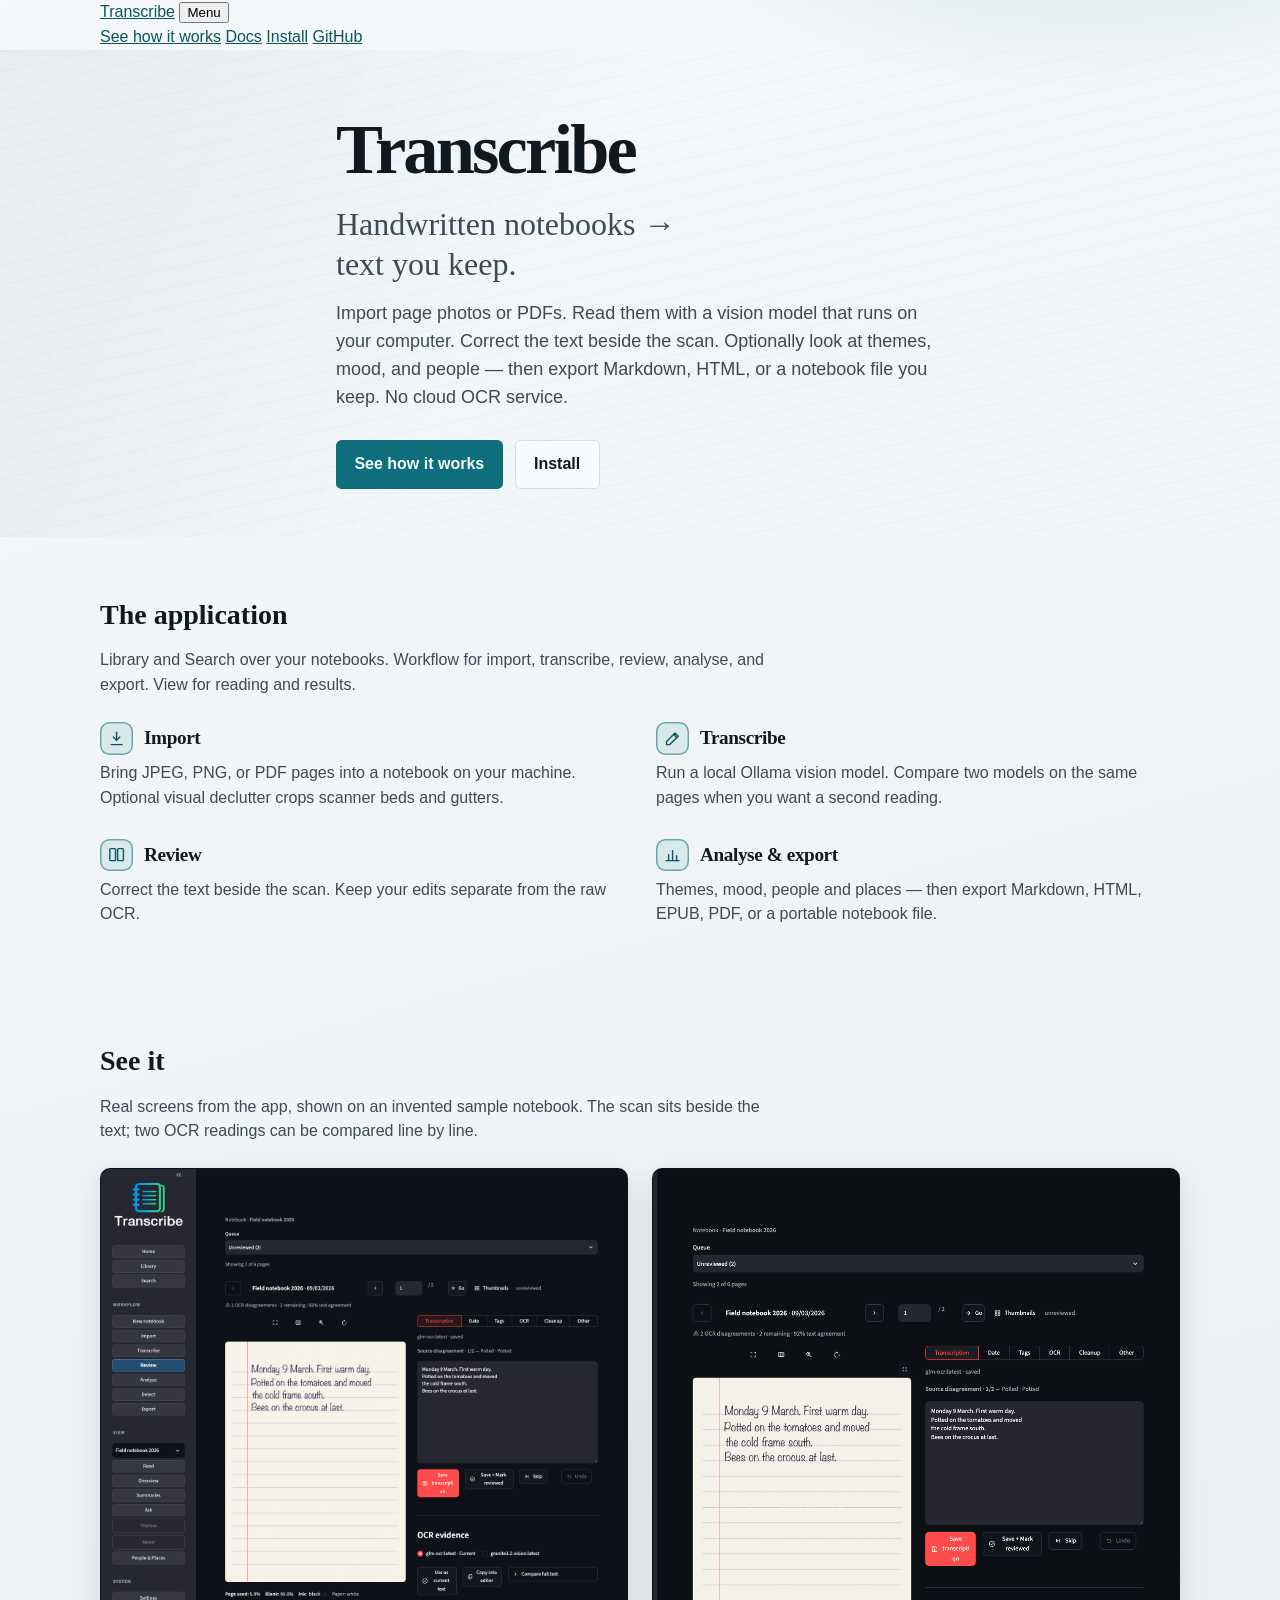
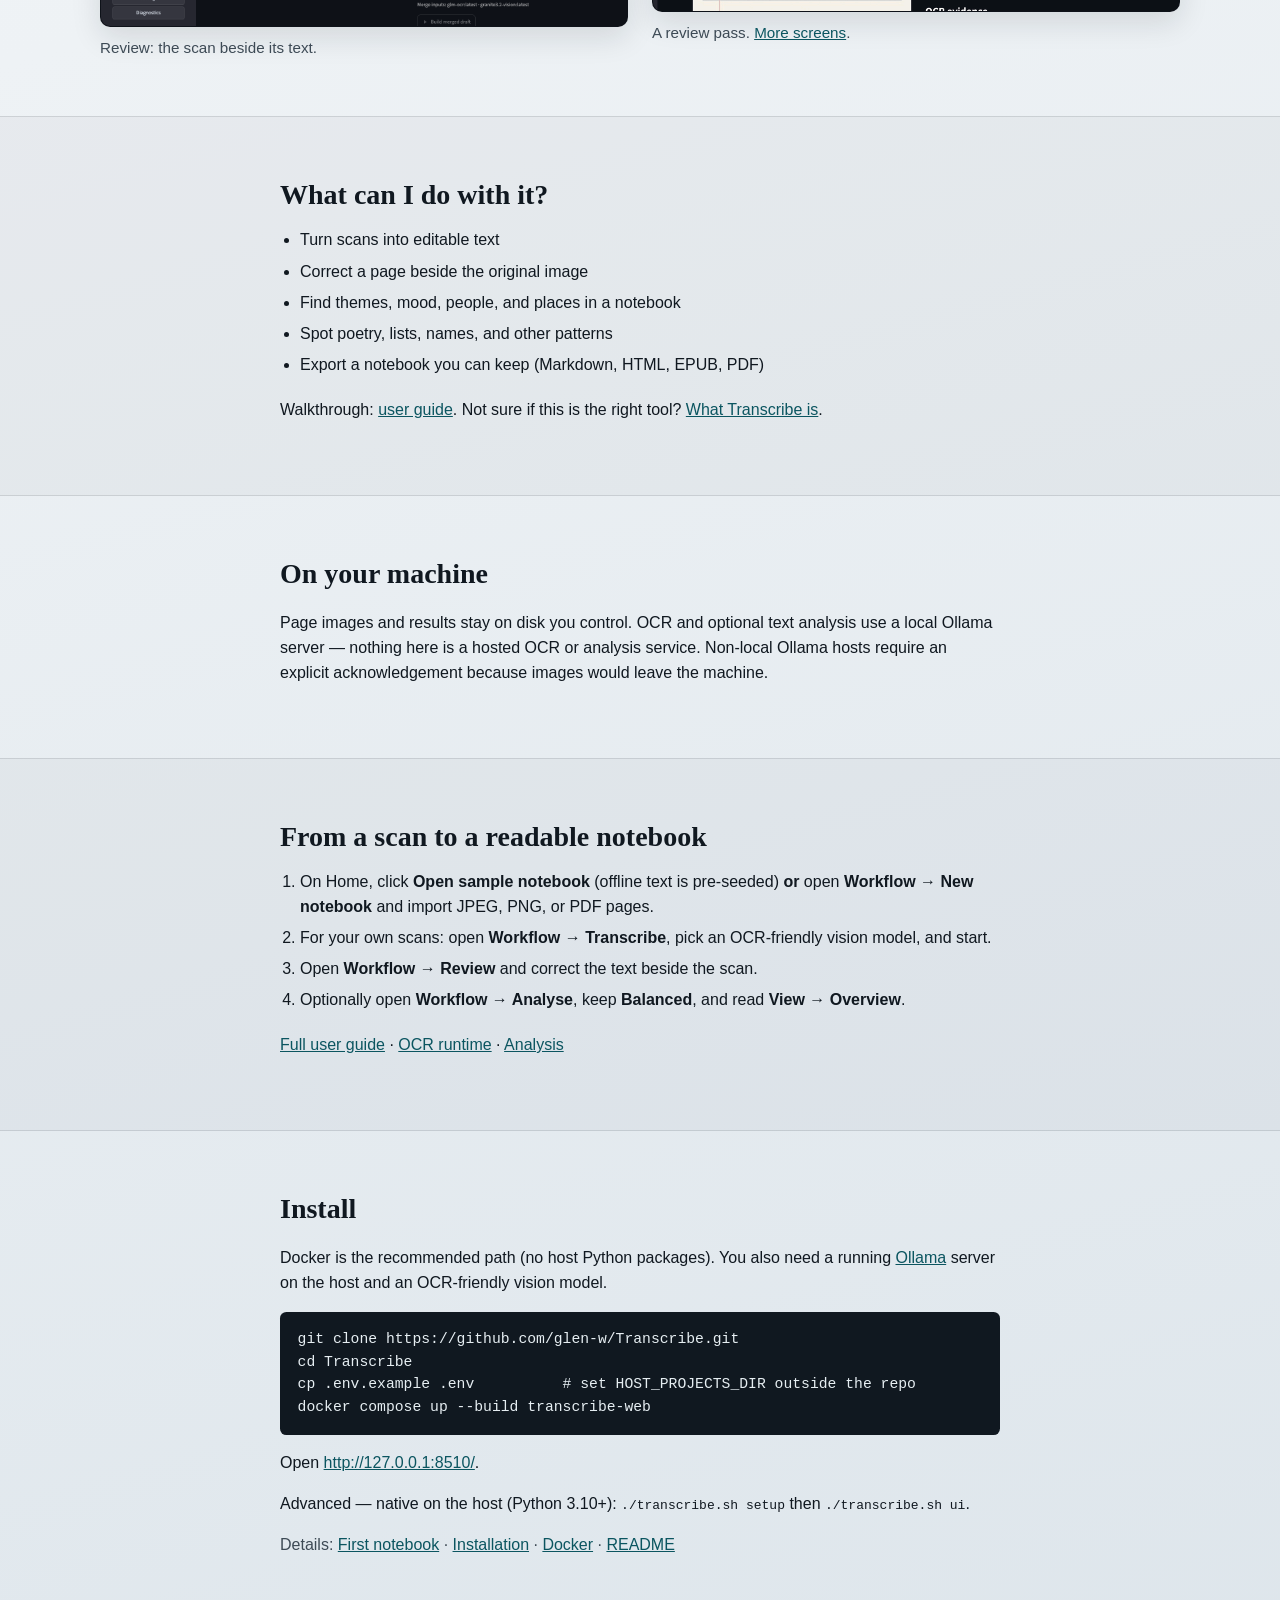
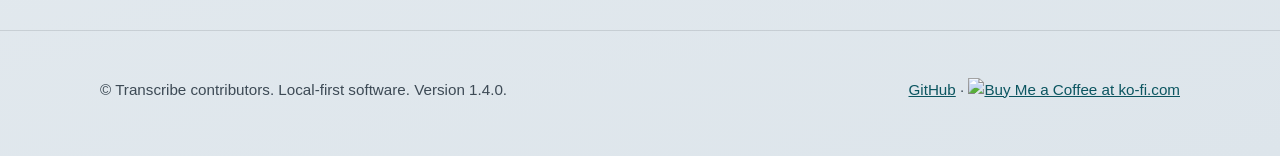
==== commit 87868e97: "Sync public landing with package 1.4.0 and Sphinx start story. Keep the Pages footer and first-path " ====
--- a/website/index.html
+++ b/website/index.html
@@ -211,12 +211,14 @@
           <h2>From a scan to a readable notebook</h2>
           <ol class="steps">
             <li>
-              Open <strong>Workflow → New notebook</strong> and import JPEG,
-              PNG, or PDF pages.
+              On Home, click <strong>Open sample notebook</strong> (offline
+              text is pre-seeded) <strong>or</strong> open
+              <strong>Workflow → New notebook</strong> and import JPEG, PNG, or
+              PDF pages.
             </li>
             <li>
-              Open <strong>Workflow → Transcribe</strong>, pick an OCR-friendly
-              vision model, and start.
+              For your own scans: open <strong>Workflow → Transcribe</strong>,
+              pick an OCR-friendly vision model, and start.
             </li>
             <li>
               Open <strong>Workflow → Review</strong> and correct the text
@@ -251,7 +253,7 @@
 cp .env.example .env          # set HOST_PROJECTS_DIR outside the repo
 docker compose up --build transcribe-web</code></pre>
           <p>
-            Open <a href="http://localhost:8510">http://localhost:8510</a>.
+            Open <a href="http://127.0.0.1:8510/">http://127.0.0.1:8510/</a>.
           </p>
           <p>
             Advanced — native on the host (Python 3.10+):
@@ -276,7 +278,7 @@
 
     <footer class="site-footer">
       <div class="wrap footer-inner">
-        <p>© Transcribe contributors. Local-first software. Version 1.0.1.</p>
+        <p>© Transcribe contributors. Local-first software. Version 1.4.0.</p>
         <p>
           <a href="https://github.com/glen-w/Transcribe">GitHub</a>
           ·
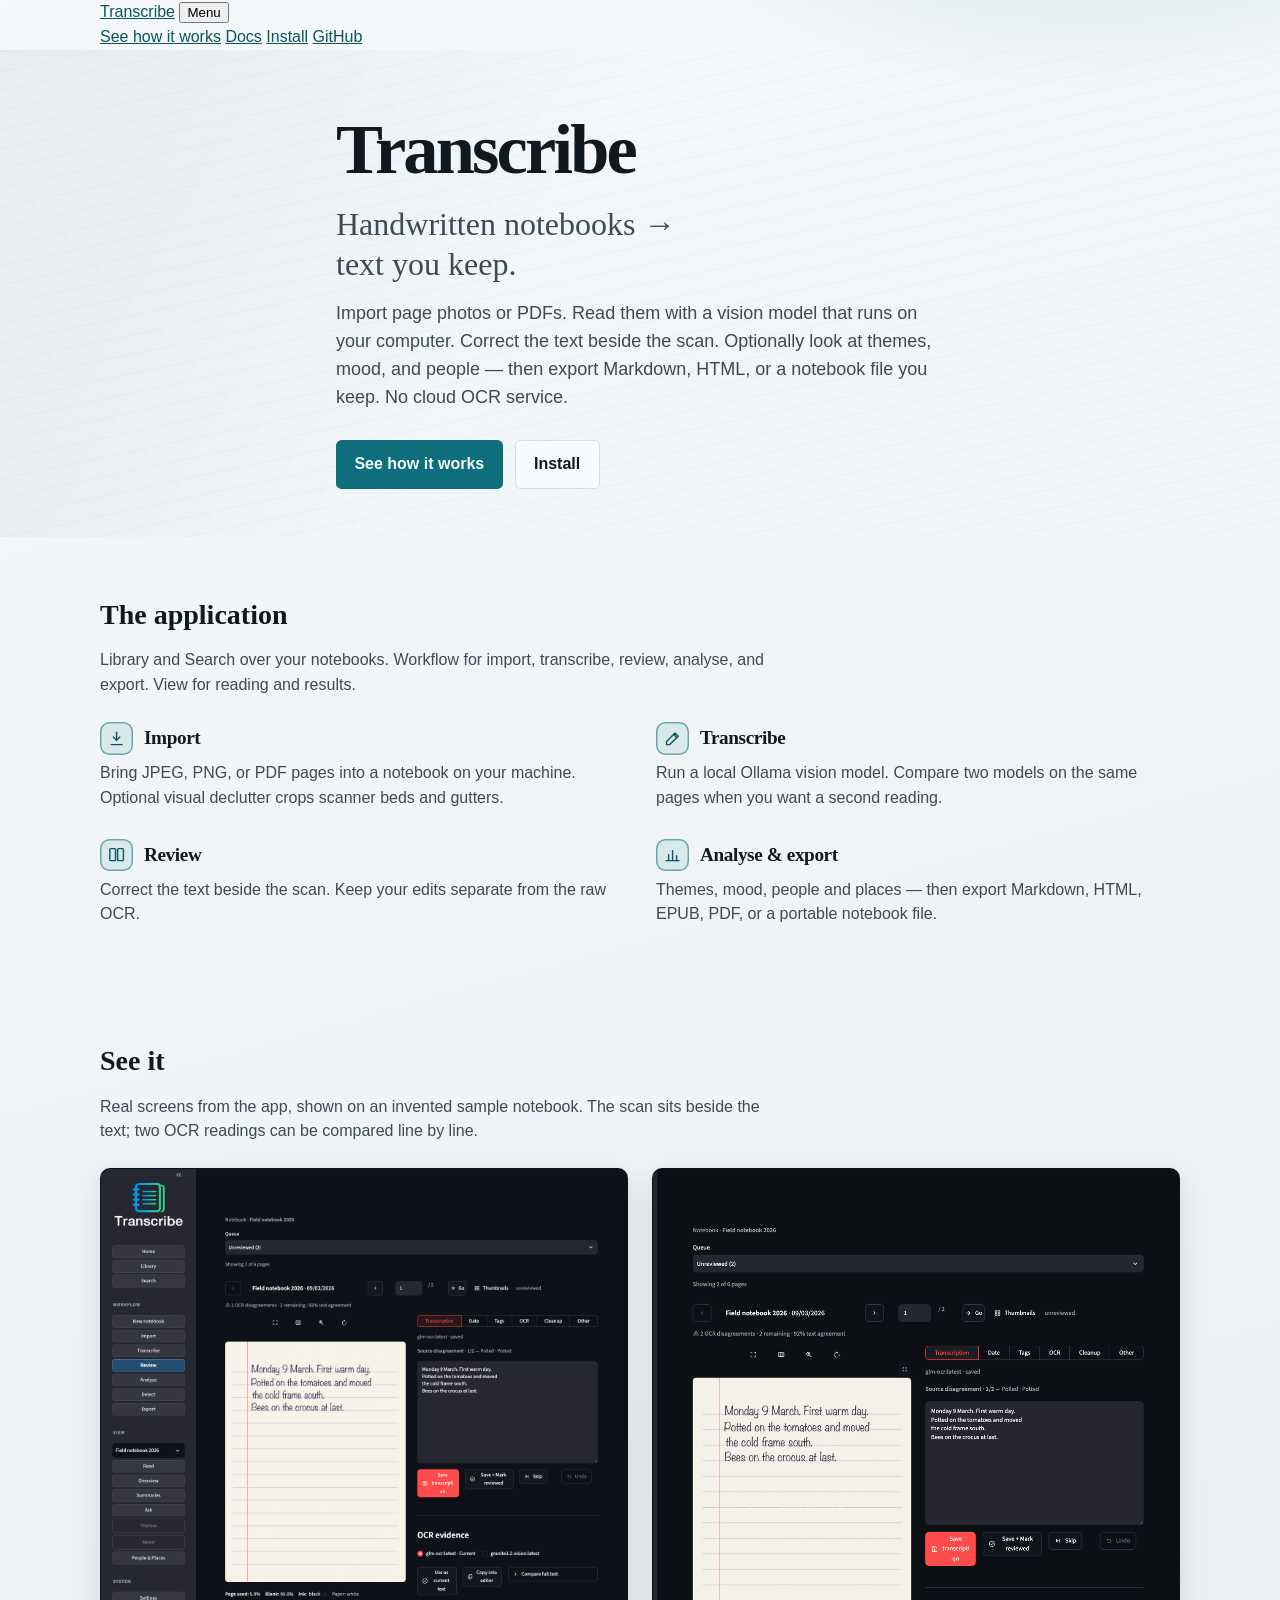
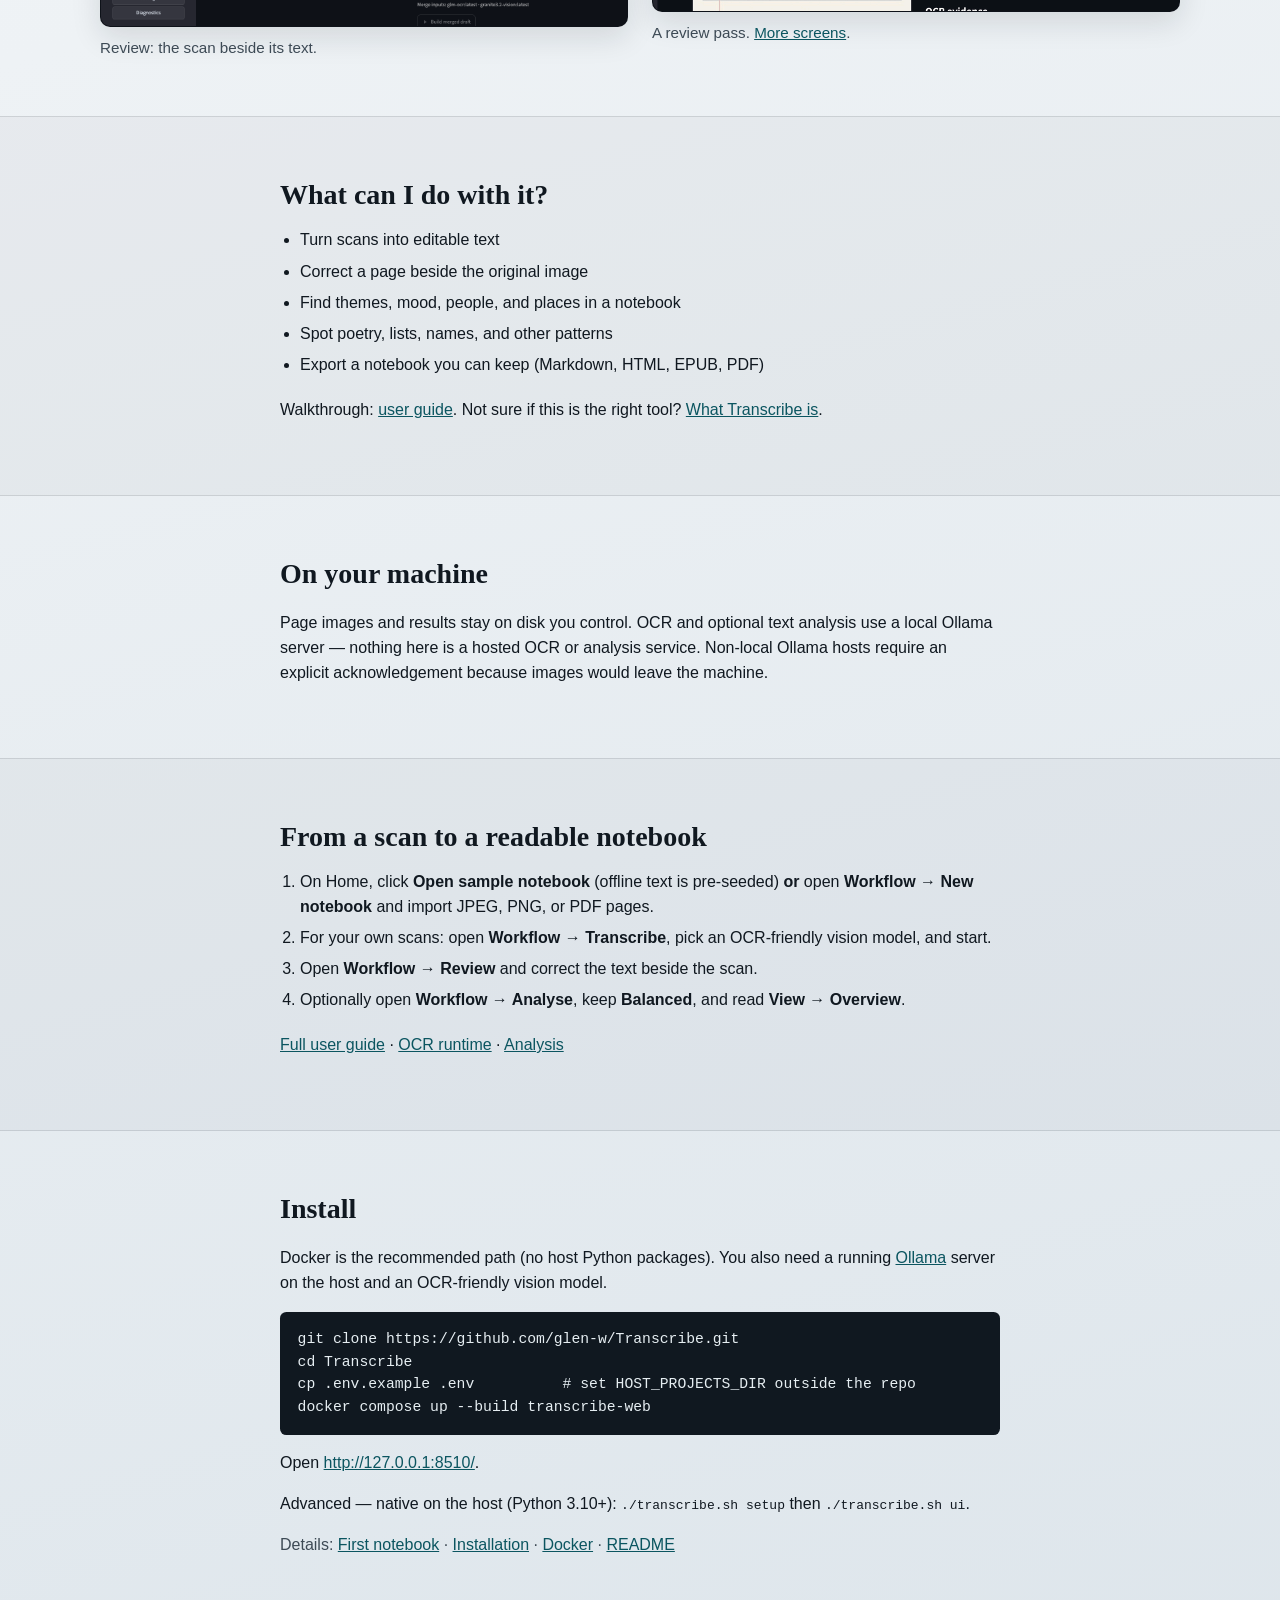
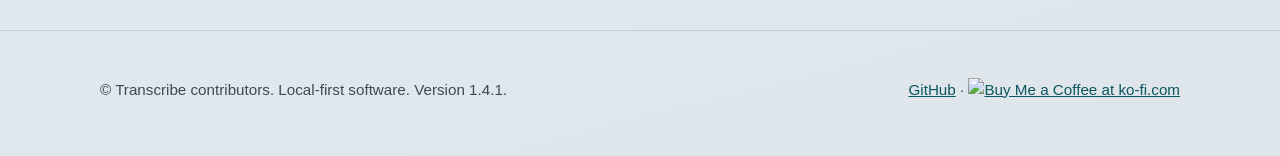
==== commit 043107ea: "Cut 1.4.1: package the sample notebook, fix sidecar resume, deepen CLI tests. Fix release on 1.4.0 f" ====
--- a/website/index.html
+++ b/website/index.html
@@ -278,7 +278,7 @@
 
     <footer class="site-footer">
       <div class="wrap footer-inner">
-        <p>© Transcribe contributors. Local-first software. Version 1.4.0.</p>
+        <p>© Transcribe contributors. Local-first software. Version 1.4.1.</p>
         <p>
           <a href="https://github.com/glen-w/Transcribe">GitHub</a>
           ·
